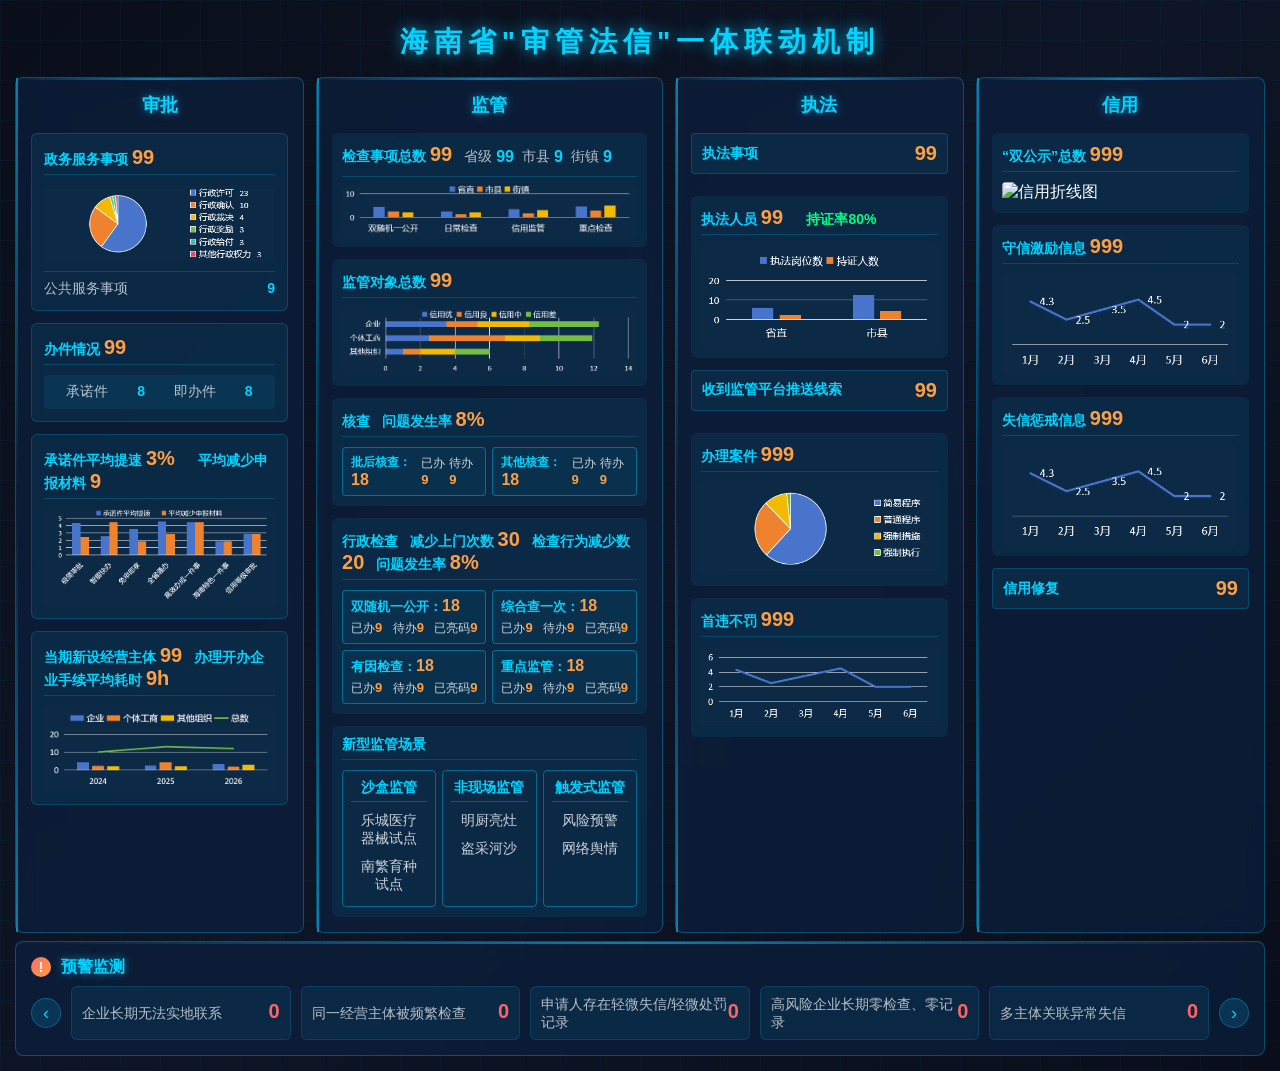
==== index copy.html @ b2502c11 "Update index copy.html" ====
<!DOCTYPE html>
<html lang="zh-CN">
<head>
    <meta charset="UTF-8">
    <meta name="viewport" content="width=device-width, initial-scale=1.0">
    <title>海南省"审管法信"一体联动机制</title>
    <style>
        * {
            margin: 0;
            padding: 0;
            box-sizing: border-box;
        }

        body {
            font-family: 'PingFangSC', 'Microsoft YaHei', sans-serif;
            background: linear-gradient(135deg, #0a0e1a 0%, #0d1526 50%, #0a0e1a 100%);
            min-height: 100vh;
            color: #fff;
            position: relative;
            padding: 15px;
            overflow-x: hidden;
        }

        body::before {
            content: '';
            position: absolute;
            top: 0;
            left: 0;
            right: 0;
            bottom: 0;
            background-image: 
                linear-gradient(rgba(0, 200, 255, 0.03) 1px, transparent 1px),
                linear-gradient(90deg, rgba(0, 200, 255, 0.03) 1px, transparent 1px);
            background-size: 40px 40px;
            pointer-events: none;
            z-index: 0;
        }

        .glow-text {
            text-shadow: 0 0 10px rgba(0, 200, 255, 0.8), 0 0 20px rgba(0, 200, 255, 0.5);
        }

        .card {
            background: rgba(13, 31, 60, 0.75);
            border: 1px solid rgba(0, 200, 255, 0.3);
            border-radius: 8px;
            padding: 15px;
            backdrop-filter: blur(10px);
            position: relative;
            min-height: 420px;
        }

        .card::before {
            content: '';
            position: absolute;
            top: 0;
            left: 0;
            right: 0;
            height: 2px;
            background: linear-gradient(90deg, transparent, rgba(0, 200, 255, 0.6), transparent);
        }

        .card::after {
            content: '';
            position: absolute;
            top: 0;
            left: 0;
            bottom: 0;
            width: 2px;
            background: linear-gradient(180deg, rgba(0, 200, 255, 0.6), transparent, rgba(0, 200, 255, 0.6));
        }

        .page-title {
            text-align: center;
            padding: 8px 0;
            font-size: 28px;
            font-weight: 700;
            letter-spacing: 6px;
            color: #00d4ff;
            text-shadow: 0 0 15px rgba(0, 200, 255, 0.8);
            margin-bottom: 8px;
            position: relative;
            z-index: 1;
        }

        .main-content {
            position: relative;
            z-index: 1;
            display: flex;
            flex-direction: column;
            gap: 8px;
        }

        .main-sections {
            display: grid;
            grid-template-columns: 1fr 1.3fr 1fr 1fr;
            gap: 15px;
        }

        .section-title {
            font-size: 18px;
            font-weight: 600;
            color: #00d4ff;
            text-shadow: 0 0 8px rgba(0, 200, 255, 0.6);
            margin-bottom: 4px;
            text-align: center;
        }

        /* ==================== 审批板块 ==================== */
        .section-approval {
            display: flex;
            flex-direction: column;
            gap: 12px;
        }

        .approval-box {
            background: rgba(0, 200, 255, 0.08);
            border: 1px solid rgba(0, 200, 255, 0.2);
            border-radius: 6px;
            padding: 12px;
        }

        .approval-box-title {
            font-size: 14px;
            color: #00d4ff;
            font-weight: 600;
            margin-bottom: 10px;
            padding-bottom: 5px;
            border-bottom: 1px solid rgba(0, 200, 255, 0.2);
        }

        .chart-image {
            width: 100%;
            border-radius: 4px;
            display: block;
        }

        .approval-service-box {
            display: flex;
            flex-direction: column;
            gap: 8px;
        }

        .service-row {
            display: flex;
            justify-content: space-between;
            align-items: center;
            padding: 6px 8px;
            background: rgba(0, 200, 255, 0.08);
            border-radius: 4px;
        }

        .service-label {
            font-size: 14px;
            color: rgba(255, 255, 255, 0.7);
        }

        .service-num {
            font-size: 14px;
            font-weight: 600;
            color: #00d4ff;
        }

        .approval-badge-grid {
            display: grid;
            grid-template-columns: repeat(2, 1fr);
            gap: 6px;
        }

        .badge-item {
            background: rgba(0, 200, 255, 0.1);
            border: 1px solid rgba(0, 200, 255, 0.2);
            border-radius: 4px;
            padding: 8px;
            text-align: center;
        }

        .badge-num {
            font-size: 16px;
            font-weight: 700;
            color: #00d4ff;
        }

        .badge-label {
            font-size: 14px;
            color: rgba(255, 255, 255, 0.6);
            margin-top: 2px;
        }

        /* ==================== 监管板块 ==================== */
        .section-supervision {
            display: flex;
            flex-direction: column;
            gap: 12px;
        }

        .supervision-header {
            display: flex;
            justify-content: space-between;
            align-items: center;
            padding: 10px;
            background: rgba(0, 200, 255, 0.1);
            border-radius: 6px;
        }

        .supervision-stat {
            text-align: center;
            flex: 1;
        }

        .supervision-stat-num {
            font-size: 18px;
            font-weight: 700;
            color: #00d4ff;
        }

        .supervision-stat-label {
            font-size: 14px;
            color: rgba(255, 255, 255, 0.6);
            margin-top: 2px;
        }

        .supervision-chart-box {
            background: rgba(0, 200, 255, 0.08);
            border-radius: 6px;
            padding: 10px;
        }

        .supervision-chart-title {
            font-size: 14px;
            color: #00d4ff;
            margin-bottom: 8px;
            text-align: center;
        }

        .supervision-scene-box {
            background: rgba(0, 200, 255, 0.08);
            border-radius: 6px;
            padding: 10px;
        }

        .scene-title {
            font-size: 14px;
            color: #00d4ff;
            margin-bottom: 8px;
        }

        .scene-list {
            display: flex;
            flex-direction: column;
            gap: 5px;
        }

        .scene-item {
            font-size: 14px;
            color: rgba(255, 255, 255, 0.8);
            padding: 4px 8px;
            background: rgba(0, 200, 255, 0.08);
            border-radius: 3px;
        }

        /* ==================== 执法板块 ==================== */
        .section-law {
            display: flex;
            flex-direction: column;
            gap: 12px;
        }

        .law-header {
            display: flex;
            gap: 8px;
        }

        .law-stat-box {
            flex: 1;
            background: rgba(0, 200, 255, 0.1);
            border-radius: 6px;
            padding: 10px;
            text-align: center;
        }

        .law-stat-num {
            font-size: 18px;
            font-weight: 700;
            color: #00d4ff;
        }

        .law-stat-label {
            font-size: 14px;
            color: rgba(255, 255, 255, 0.6);
            margin-top: 2px;
        }

        .law-stat-sub {
            font-size: 14px;
            color: #00ff88;
            margin-top: 1px;
        }

        .law-receive-box {
            background: rgba(0, 200, 255, 0.08);
            border-radius: 6px;
            padding: 10px;
        }

        .law-receive-title {
            font-size: 14px;
            color: #00d4ff;
            margin-bottom: 8px;
            text-align: center;
        }

        .law-receive-num {
            font-size: 24px;
            font-weight: 700;
            color: #00d4ff;
            text-align: center;
            margin-bottom: 10px;
        }

        .law-receive-grid {
            display: grid;
            grid-template-columns: repeat(3, 1fr);
            gap: 6px;
        }

        .receive-item {
            background: rgba(0, 200, 255, 0.1);
            border-radius: 4px;
            padding: 8px;
            text-align: center;
        }

        .receive-num {
            font-size: 16px;
            font-weight: 600;
            color: #00d4ff;
        }

        .receive-label {
            font-size: 14px;
            color: rgba(255, 255, 255, 0.6);
        }

        .law-chart-box {
            background: rgba(0, 200, 255, 0.08);
            border-radius: 6px;
            padding: 10px;
        }

        .law-chart-title {
            font-size: 14px;
            color: #00d4ff;
            margin-bottom: 8px;
            text-align: center;
        }

        /* ==================== 信用板块 ==================== */
        .section-credit {
            display: flex;
            flex-direction: column;
            gap: 12px;
        }

        .credit-top-box {
            background: rgba(0, 200, 255, 0.1);
            border-radius: 6px;
            padding: 15px;
            text-align: center;
        }

        .credit-top-num {
            font-size: 28px;
            font-weight: 700;
            color: #00d4ff;
            text-shadow: 0 0 10px rgba(0, 200, 255, 0.6);
        }

        .credit-top-label {
            font-size: 14px;
            color: rgba(255, 255, 255, 0.6);
            margin-top: 3px;
        }

        .credit-info-box {
            background: rgba(0, 200, 255, 0.08);
            border-radius: 6px;
            padding: 10px;
        }

        .credit-info-title {
            font-size: 14px;
            color: #00d4ff;
            margin-bottom: 8px;
            text-align: center;
        }

        .credit-info-text {
            font-size: 14px;
            color: rgba(255, 255, 255, 0.8);
            line-height: 1.5;
            text-align: center;
        }

        .credit-double-box {
            background: rgba(0, 200, 255, 0.08);
            border-radius: 6px;
            padding: 10px;
        }

        .credit-double-title {
            font-size: 14px;
            color: #00d4ff;
            margin-bottom: 8px;
            text-align: center;
        }

        .credit-double-num {
            font-size: 24px;
            font-weight: 700;
            color: #00d4ff;
            text-align: center;
            margin-bottom: 10px;
        }

        .credit-double-chart {
            height: 50px;
            display: flex;
            justify-content: space-around;
            align-items: flex-end;
            padding: 0 10px;
        }

        .double-bar {
            width: 10%;
            background: linear-gradient(180deg, #00d4ff 0%, #0066cc 100%);
            border-radius: 2px 2px 0 0;
        }

        .credit-bottom-grid {
            display: grid;
            grid-template-columns: repeat(2, 1fr);
            gap: 8px;
        }

        .credit-bottom-box {
            background: rgba(0, 200, 255, 0.1);
            border-radius: 6px;
            padding: 12px;
            text-align: center;
        }

        .credit-bottom-num {
            font-size: 18px;
            font-weight: 700;
            color: #00d4ff;
        }

        .credit-bottom-label {
            font-size: 14px;
            color: rgba(255, 255, 255, 0.6);
            margin-top: 2px;
        }

        /* ==================== 预警监测区域 ==================== */
        .warning-section {
            background: rgba(13, 31, 60, 0.75);
            border: 1px solid rgba(0, 200, 255, 0.3);
            border-radius: 8px;
            padding: 15px;
            backdrop-filter: blur(10px);
            position: relative;
        }

        .warning-section::before {
            content: '';
            position: absolute;
            top: 0;
            left: 0;
            right: 0;
            height: 2px;
            background: linear-gradient(90deg, transparent, rgba(0, 200, 255, 0.6), transparent);
        }

        .warning-header {
            display: flex;
            align-items: center;
            gap: 10px;
            margin-bottom: 8px;
        }

        .warning-icon {
            width: 20px;
            height: 20px;
            background: linear-gradient(135deg, #ff6b6b, #ff9f43);
            border-radius: 50%;
            display: flex;
            align-items: center;
            justify-content: center;
            color: #fff;
            font-size: 14px;
            font-weight: bold;
        }

        .warning-title {
            font-size: 16px;
            font-weight: 600;
            color: #00d4ff;
            text-shadow: 0 0 8px rgba(0, 200, 255, 0.6);
        }

        .warning-container {
            display: flex;
            align-items: center;
            gap: 10px;
        }

        .warning-arrow {
            width: 30px;
            height: 30px;
            background: rgba(0, 200, 255, 0.15);
            border: 1px solid rgba(0, 200, 255, 0.3);
            border-radius: 50%;
            display: flex;
            align-items: center;
            justify-content: center;
            color: #00d4ff;
            font-size: 18px;
            cursor: pointer;
            transition: all 0.3s ease;
        }

        .warning-arrow:hover {
            background: rgba(0, 200, 255, 0.3);
            box-shadow: 0 0 10px rgba(0, 200, 255, 0.5);
        }

        .warning-scroll {
            flex: 1;
            overflow: hidden;
        }

        .warning-grid {
            display: grid;
            grid-template-columns: repeat(5, 1fr);
            gap: 10px;
        }

        .warning-item {
            background: rgba(0, 200, 255, 0.08);
            border: 1px solid rgba(0, 200, 255, 0.15);
            border-radius: 6px;
            padding: 8px 10px;
            display: flex;
            justify-content: space-between;
            align-items: center;
            transition: all 0.3s ease;
        }

        .warning-item:hover {
            background: rgba(0, 200, 255, 0.15);
            border-color: rgba(0, 200, 255, 0.3);
        }

        .warning-num {
            font-size: 20px;
            font-weight: 700;
            color: #ff6464;
            margin-bottom: 4px;
        }

        .warning-label {
            font-size: 14px;
            color: rgba(255, 255, 255, 0.7);
            line-height: 1.3;
        }

        @media (max-width: 1400px) {
            .main-sections {
                grid-template-columns: 1fr 1.2fr 1fr 1fr;
                gap: 12px;
            }
            
            .card {
                min-height: 380px;
            }
        }
    </style>
</head>
<body>
    <div class="page-title glow-text">海南省"审管法信"一体联动机制</div>

    <div class="main-content">
        <div class="main-sections">
            <!-- 审批板块 -->
            <div class="card section-approval">
                <div class="section-title" style="cursor: pointer;" onclick="showApprovalModal()">审批</div>
                
                <div class="approval-box">
                    <div class="approval-box-title">政务服务事项 <span style="font-size: 20px; font-weight: 700; color: #ff9f43;">99</span></div>
                    <img src="图表/审批-饼图.png" alt="审批饼图" class="chart-image">
                    <div style="display: flex; justify-content: space-between; margin-top: 8px; padding-top: 8px; border-top: 1px solid rgba(0, 200, 255, 0.2);">
                        <span style="font-size: 14px; color: rgba(255,255,255,0.7);">公共服务事项</span>
                        <span style="font-size: 14px; font-weight: 600; color: #00d4ff;">9</span>
                    </div>
                </div>

                <div class="approval-box">
                    <div class="approval-box-title">办件情况 <span style="font-size: 20px; font-weight: 700; color: #ff9f43;">99</span></div>
                    <div style="display: flex; justify-content: space-around; padding: 8px; background: rgba(0, 200, 255, 0.08); border-radius: 4px;">
                        <span style="font-size: 14px; color: rgba(255,255,255,0.7);">承诺件</span>
                        <span style="font-size: 14px; font-weight: 600; color: #00d4ff;">8</span>
                        <span style="font-size: 14px; color: rgba(255,255,255,0.7);">即办件</span>
                        <span style="font-size: 14px; font-weight: 600; color: #00d4ff;">8</span>
                    </div>
                </div>

                <div class="approval-box">
                    <div class="approval-box-title">承诺件平均提速 <span style="font-size: 20px; font-weight: 700; color: #ff9f43;">3%</span>&nbsp;&nbsp;&nbsp;&nbsp;&nbsp;&nbsp;平均减少申报材料 <span style="font-size: 20px; font-weight: 700; color: #ff9f43;">9</span></div>
                    <img src="图表/审批-提速柱+折线.png" alt="审批提速图表" class="chart-image">
                </div>

                <div class="approval-box">
                    <div class="approval-box-title">当期新设经营主体 <span style="font-size: 20px; font-weight: 700; color: #ff9f43;">99</span>&nbsp;&nbsp;&nbsp;办理开办企业手续平均耗时 <span style="font-size: 20px; font-weight: 700; color: #ff9f43;">9h</span></div>
                    <img src="图表/审批-对象柱子+线.png" alt="审批对象图表" class="chart-image">
                </div>
            </div>

            <!-- 监管板块 -->
            <div class="card section-supervision">
                <div class="section-title" style="cursor: pointer;" onclick="window.open('index.html', '_blank')">监管</div>
                
                <div class="supervision-chart-box">
                    <div style="display: flex; align-items: center; gap: 12px; margin-bottom: 8px; padding-bottom: 5px; border-bottom: 1px solid rgba(0, 200, 255, 0.2);">
                        <div class="approval-box-title" style="margin-bottom: 0; border-bottom: none;">检查事项总数 <span style="font-size: 20px; font-weight: 700; color: #ff9f43;">99</span></div>
                        <div style="display: flex; gap: 8px;">
                            <div style="display: flex; align-items: center; gap: 4px;">
                                <span style="font-size: 14px; color: rgba(255,255,255,0.7);">省级</span>
                                <span style="font-size: 16px; font-weight: 700; color: #00d4ff;">99</span>
                            </div>
                            <div style="display: flex; align-items: center; gap: 4px;">
                                <span style="font-size: 14px; color: rgba(255,255,255,0.7);">市县</span>
                                <span style="font-size: 16px; font-weight: 700; color: #00d4ff;">9</span>
                            </div>
                            <div style="display: flex; align-items: center; gap: 4px;">
                                <span style="font-size: 14px; color: rgba(255,255,255,0.7);">街镇</span>
                                <span style="font-size: 16px; font-weight: 700; color: #00d4ff;">9</span>
                            </div>
                        </div>
                    </div>
                    <img src="图表/监管-事项柱.png" alt="监管事项图表" class="chart-image">
                </div>

                <div class="supervision-chart-box">
                    <div class="approval-box-title">监管对象总数 <span style="font-size: 20px; font-weight: 700; color: #ff9f43;">99</span></div>
                    <img src="图表/监管-对象信用.png" alt="监管对象图表" class="chart-image">
                </div>

                <!-- 核查行为 -->
                <div class="supervision-chart-box">
                    <div class="approval-box-title">核查&nbsp;&nbsp;&nbsp;问题发生率 <span style="font-size: 20px; font-weight: 700; color: #ff9f43;">8%</span></div>
                    <div style="display: grid; grid-template-columns: 1fr 1fr; gap: 6px;">
                        <!-- 批后核查 -->
                        <div style="border: 1px solid rgba(0, 200, 255, 0.4); border-radius: 4px; padding: 6px 8px; background: rgba(0, 200, 255, 0.05);">
                            <div style="display: flex; justify-content: space-between; align-items: center; font-size: 12px;">
                                <span style="font-weight: 600; color: #00d4ff;">批后核查：<span style="font-size: 16px; font-weight: 700; color: #ff9f43;">18</span></span>
                                <span style="color: rgba(255,255,255,0.8);">已办<span style="font-size: 13px; font-weight: 700; color: #ff9f43;">9</span></span>
                                <span style="color: rgba(255,255,255,0.8);">待办<span style="font-size: 13px; font-weight: 700; color: #ff9f43;">9</span></span>
                            </div>
                        </div>
                        <!-- 其他核查 -->
                        <div style="border: 1px solid rgba(0, 200, 255, 0.4); border-radius: 4px; padding: 6px 8px; background: rgba(0, 200, 255, 0.05);">
                            <div style="display: flex; justify-content: space-between; align-items: center; font-size: 12px;">
                                <span style="font-weight: 600; color: #00d4ff;">其他核查：<span style="font-size: 16px; font-weight: 700; color: #ff9f43;">18</span></span>
                                <span style="color: rgba(255,255,255,0.8);">已办<span style="font-size: 13px; font-weight: 700; color: #ff9f43;">9</span></span>
                                <span style="color: rgba(255,255,255,0.8);">待办<span style="font-size: 13px; font-weight: 700; color: #ff9f43;">9</span></span>
                            </div>
                        </div>
                    </div>
                </div>

                <div class="supervision-chart-box">
                    <div class="approval-box-title">行政检查&nbsp;&nbsp;&nbsp;减少上门次数 <span style="font-size: 20px; font-weight: 700; color: #ff9f43;">30</span>&nbsp;&nbsp;&nbsp;检查行为减少数 <span style="font-size: 20px; font-weight: 700; color: #ff9f43;">20</span>&nbsp;&nbsp;&nbsp;问题发生率 <span style="font-size: 20px; font-weight: 700; color: #ff9f43;">8%</span></div>
                    <div style="display: grid; grid-template-columns: 1fr 1fr; gap: 6px;">
                        <!-- 双随机一公开 -->
                        <div style="border: 1px solid rgba(0, 200, 255, 0.4); border-radius: 4px; padding: 6px 8px; background: rgba(0, 200, 255, 0.05);">
                            <div style="font-size: 13px; font-weight: 600; color: #00d4ff; margin-bottom: 4px;">双随机一公开：<span style="font-size: 16px; font-weight: 700; color: #ff9f43;">18</span></div>
                            <div style="display: flex; justify-content: space-between; gap: 8px; font-size: 12px; color: rgba(255,255,255,0.8);">
                                <span>已办<span style="font-size: 13px; font-weight: 700; color: #ff9f43;">9</span></span>
                                <span>待办<span style="font-size: 13px; font-weight: 700; color: #ff9f43;">9</span></span>
                                <span>已亮码<span style="font-size: 13px; font-weight: 700; color: #ff9f43;">9</span></span>
                            </div>
                        </div>
                        <!-- 综合查一次 -->
                        <div style="border: 1px solid rgba(0, 200, 255, 0.4); border-radius: 4px; padding: 6px 8px; background: rgba(0, 200, 255, 0.05);">
                            <div style="font-size: 13px; font-weight: 600; color: #00d4ff; margin-bottom: 4px;">综合查一次：<span style="font-size: 16px; font-weight: 700; color: #ff9f43;">18</span></div>
                            <div style="display: flex; justify-content: space-between; gap: 8px; font-size: 12px; color: rgba(255,255,255,0.8);">
                                <span>已办<span style="font-size: 13px; font-weight: 700; color: #ff9f43;">9</span></span>
                                <span>待办<span style="font-size: 13px; font-weight: 700; color: #ff9f43;">9</span></span>
                                <span>已亮码<span style="font-size: 13px; font-weight: 700; color: #ff9f43;">9</span></span>
                            </div>
                        </div>
                        <!-- 有因检查 -->
                        <div style="border: 1px solid rgba(0, 200, 255, 0.4); border-radius: 4px; padding: 6px 8px; background: rgba(0, 200, 255, 0.05);">
                            <div style="font-size: 13px; font-weight: 600; color: #00d4ff; margin-bottom: 4px;">有因检查：<span style="font-size: 16px; font-weight: 700; color: #ff9f43;">18</span></div>
                            <div style="display: flex; justify-content: space-between; gap: 8px; font-size: 12px; color: rgba(255,255,255,0.8);">
                                <span>已办<span style="font-size: 13px; font-weight: 700; color: #ff9f43;">9</span></span>
                                <span>待办<span style="font-size: 13px; font-weight: 700; color: #ff9f43;">9</span></span>
                                <span>已亮码<span style="font-size: 13px; font-weight: 700; color: #ff9f43;">9</span></span>
                            </div>
                        </div>
                        <!-- 重点监管 -->
                        <div style="border: 1px solid rgba(0, 200, 255, 0.4); border-radius: 4px; padding: 6px 8px; background: rgba(0, 200, 255, 0.05);">
                            <div style="font-size: 13px; font-weight: 600; color: #00d4ff; margin-bottom: 4px;">重点监管：<span style="font-size: 16px; font-weight: 700; color: #ff9f43;">18</span></div>
                            <div style="display: flex; justify-content: space-between; gap: 8px; font-size: 12px; color: rgba(255,255,255,0.8);">
                                <span>已办<span style="font-size: 13px; font-weight: 700; color: #ff9f43;">9</span></span>
                                <span>待办<span style="font-size: 13px; font-weight: 700; color: #ff9f43;">9</span></span>
                                <span>已亮码<span style="font-size: 13px; font-weight: 700; color: #ff9f43;">9</span></span>
                            </div>
                        </div>
                    </div>
                </div>

                <div class="supervision-scene-box">
                    <div class="approval-box-title" style="cursor: pointer;" onclick="showSupervisionModal()">新型监管场景</div>
                    <div style="display: flex; justify-content: space-between; gap: 6px;">
                        <div style="flex: 1; border: 1px solid rgba(0, 200, 255, 0.4); border-radius: 4px; padding: 8px; text-align: center;">
                            <div style="font-size: 14px; font-weight: 600; color: #00d4ff; margin-bottom: 6px; border-bottom: 1px solid rgba(0, 200, 255, 0.3); padding-bottom: 4px; cursor: pointer;" onclick="showSandboxModal()">沙盒监管</div>
                            <div style="font-size: 14px; color: rgba(255,255,255,0.8); cursor: pointer; padding: 4px; border-radius: 3px; transition: all 0.3s; margin-bottom: 2px;" onclick="alert('乐城医疗器械试点')" onmouseover="this.style.background='rgba(0,200,255,0.2)'" onmouseout="this.style.background='transparent'">乐城医疗器械试点</div>
                            <div style="font-size: 14px; color: rgba(255,255,255,0.8); cursor: pointer; padding: 4px; border-radius: 3px; transition: all 0.3s;" onclick="alert('南繁育种试点')" onmouseover="this.style.background='rgba(0,200,255,0.2)'" onmouseout="this.style.background='transparent'">南繁育种试点</div>
                        </div>
                        <div style="flex: 1; border: 1px solid rgba(0, 200, 255, 0.4); border-radius: 4px; padding: 8px; text-align: center;">
                            <div style="font-size: 14px; font-weight: 600; color: #00d4ff; margin-bottom: 6px; border-bottom: 1px solid rgba(0, 200, 255, 0.3); padding-bottom: 4px; cursor: pointer;" onclick="showVideoModal()">非现场监管</div>
                            <div style="font-size: 14px; color: rgba(255,255,255,0.8); cursor: pointer; padding: 4px; border-radius: 3px; transition: all 0.3s; margin-bottom: 2px;" onclick="showKitchenModal()" onmouseover="this.style.background='rgba(0,200,255,0.2)'" onmouseout="this.style.background='transparent'">明厨亮灶</div>
                            <div style="font-size: 14px; color: rgba(255,255,255,0.8); cursor: pointer; padding: 4px; border-radius: 3px; transition: all 0.3s;" onclick="showRoadModal()" onmouseover="this.style.background='rgba(0,200,255,0.2)'" onmouseout="this.style.background='transparent'">盗采河沙</div>
                        </div>
                        <div style="flex: 1; border: 1px solid rgba(0, 200, 255, 0.4); border-radius: 4px; padding: 8px; text-align: center;">
                            <div style="font-size: 14px; font-weight: 600; color: #00d4ff; margin-bottom: 6px; border-bottom: 1px solid rgba(0, 200, 255, 0.3); padding-bottom: 4px;">触发式监管</div>
                            <div style="font-size: 14px; color: rgba(255,255,255,0.8); cursor: pointer; padding: 4px; border-radius: 3px; transition: all 0.3s; margin-bottom: 2px;" onclick="alert('风险预警')" onmouseover="this.style.background='rgba(0,200,255,0.2)'" onmouseout="this.style.background='transparent'">风险预警</div>
                            <div style="font-size: 14px; color: rgba(255,255,255,0.8); cursor: pointer; padding: 4px; border-radius: 3px; transition: all 0.3s;" onclick="alert('网络舆情')" onmouseover="this.style.background='rgba(0,200,255,0.2)'" onmouseout="this.style.background='transparent'">网络舆情</div>
                        </div>
                    </div>
                </div>
            </div>

            <!-- 执法板块 -->
            <div class="card section-law">
                <div class="section-title" style="cursor: pointer;" onclick="showLawModal()">执法</div>
                
                <div style="display: flex; justify-content: space-between; align-items: center; padding: 8px 10px; background: rgba(0, 200, 255, 0.08); border: 1px solid rgba(0, 200, 255, 0.2); border-radius: 4px; margin-bottom: 10px;">
                    <span style="font-size: 14px; font-weight: 600; color: #00d4ff;">执法事项</span>
                    <span style="font-size: 20px; font-weight: 700; color: #ff9f43;">99</span>
                </div>

                <div class="law-chart-box">
                    <div class="approval-box-title">执法人员 <span style="font-size: 20px; font-weight: 700; color: #ff9f43;">99</span>&nbsp;&nbsp;&nbsp;&nbsp;&nbsp;&nbsp;<span style="color:#00ff88">持证率80%</span></div>
                    <img src="图表/执法-人员.png" alt="执法人员图表" class="chart-image">
                </div>

                <div style="display: flex; justify-content: space-between; align-items: center; padding: 8px 10px; background: rgba(0, 200, 255, 0.08); border: 1px solid rgba(0, 200, 255, 0.2); border-radius: 4px; margin-bottom: 10px;">
                    <span style="font-size: 14px; font-weight: 600; color: #00d4ff;">收到监管平台推送线索</span>
                    <span style="font-size: 20px; font-weight: 700; color: #ff9f43;">99</span>
                </div>

                <div class="law-chart-box">
                    <div class="approval-box-title">办理案件 <span style="font-size: 20px; font-weight: 700; color: #ff9f43;">999</span></div>
                    <img src="图表/执法-案件.png" alt="执法案件图表" class="chart-image">
                </div>

                <div class="law-chart-box">
                    <div class="approval-box-title">首违不罚 <span style="font-size: 20px; font-weight: 700; color: #ff9f43;">999</span></div>
                    <img src="图表/执法-首违不罚折线.png" alt="首违不罚图表" class="chart-image">
                </div>
            </div>

            <!-- 信用板块 -->
            <div class="card section-credit">
                <div class="section-title" style="cursor: pointer;" onclick="showCreditModal()">信用</div>
                
                <div class="credit-info-box">
                    <div class="approval-box-title">“双公示”总数 <span style="font-size: 20px; font-weight: 700; color: #ff9f43;">999</span></div>
                    <img src="图表/信用-折线3.png" alt="信用折线图" class="chart-image">
                </div>

                <!-- <div style="display: flex; justify-content: space-between; align-items: center; padding: 8px 10px; background: rgba(0, 200, 255, 0.08); border: 1px solid rgba(0, 200, 255, 0.2); border-radius: 4px; margin-bottom: 10px;">
                    <span style="font-size: 14px; font-weight: 600; color: #00d4ff;">国家最新一期我省综合公共信用评价等级为A级的企业数量</span>
                    <span style="font-size: 20px; font-weight: 700; color: #ff9f43;">99</span>
                </div>
                <div style="display: flex; justify-content: space-between; align-items: center; padding: 8px 10px; background: rgba(0, 200, 255, 0.08); border: 1px solid rgba(0, 200, 255, 0.2); border-radius: 4px; margin-bottom: 10px;">
                    <span style="font-size: 14px; font-weight: 600; color: #00d4ff;">我省红橙蓝等级审批，红色等级包含个人数量</span>
                    <span style="font-size: 20px; font-weight: 700; color: #ff9f43;">99</span>
                </div> -->

                <div class="credit-info-box">
                    <div class="approval-box-title">守信激励信息 <span style="font-size: 20px; font-weight: 700; color: #ff9f43;">999</span></div>
                    <img src="图表/信用-折线.png" alt="信用折线图" class="chart-image">
                </div>

                 <div class="credit-info-box">
                    <div class="approval-box-title">失信惩戒信息 <span style="font-size: 20px; font-weight: 700; color: #ff9f43;">999</span></div>
                    <img src="图表/信用-折线.png" alt="信用折线图" class="chart-image">
                </div>

                <div style="display: flex; justify-content: space-between; align-items: center; padding: 8px 10px; background: rgba(0, 200, 255, 0.08); border: 1px solid rgba(0, 200, 255, 0.2); border-radius: 4px; margin-bottom: 10px;">
                    <span style="font-size: 14px; font-weight: 600; color: #00d4ff;">信用修复</span>
                    <span style="font-size: 20px; font-weight: 700; color: #ff9f43;">99</span>
                </div>
                <!-- <div style="display: flex; justify-content: space-between; align-items: center; padding: 8px 10px; background: rgba(0, 200, 255, 0.08); border: 1px solid rgba(0, 200, 255, 0.2); border-radius: 4px; margin-bottom: 10px;">
                    <span style="font-size: 14px; font-weight: 600; color: #00d4ff;">三书同达</span>
                    <span style="font-size: 20px; font-weight: 700; color: #ff9f43;">99</span>
                </div>
                <div style="display: flex; justify-content: space-between; align-items: center; padding: 8px 10px; background: rgba(0, 200, 255, 0.08); border: 1px solid rgba(0, 200, 255, 0.2); border-radius: 4px;">
                    <span style="font-size: 14px; font-weight: 600; color: #00d4ff;">信用应用场景</span>
                    <span style="font-size: 20px; font-weight: 700; color: #ff9f43;">99</span>
                </div> -->
            </div>
        </div>

        <!-- 预警监测区域 -->
        <div class="warning-section">
            <div class="warning-header">
                <div class="warning-icon">!</div>
                <div class="warning-title">预警监测</div>
            </div>
            <div class="warning-container">
                <div class="warning-arrow warning-prev" onclick="prevWarning()">‹</div>
                <div class="warning-scroll">
                    <div class="warning-grid">
                        <div class="warning-item">
                            <span class="warning-label">企业长期无法实地联系</span>
                            <span class="warning-num">0</span>
                        </div>
                        <div class="warning-item">
                            <span class="warning-label">同一经营主体被频繁检查</span>
                            <span class="warning-num">0</span>
                        </div>
                        <div class="warning-item">
                            <span class="warning-label">申请人存在轻微失信/轻微处罚记录</span>
                            <span class="warning-num">0</span>
                        </div>
                        <div class="warning-item">
                            <span class="warning-label">高风险企业长期零检查、零记录</span>
                            <span class="warning-num">0</span>
                        </div>
                        <div class="warning-item">
                            <span class="warning-label">多主体关联异常失信</span>
                            <span class="warning-num">0</span>
                        </div>
                    </div>
                </div>
                <div class="warning-arrow warning-next" onclick="nextWarning()">›</div>
            </div>
        </div>
    </div>

    <script>
        // 动态数字动画
        function animateValue(el, start, end, duration) {
            let startTimestamp = null;
            
            const step = (timestamp) => {
                if (!startTimestamp) startTimestamp = timestamp;
                const progress = Math.min((timestamp - startTimestamp) / duration, 1);
                const current = Math.floor(progress * (end - start) + start);
                el.textContent = current;
                
                if (progress < 1) {
                    window.requestAnimationFrame(step);
                }
            };
            
            window.requestAnimationFrame(step);
        }

        window.addEventListener('load', () => {
            document.querySelectorAll('.supervision-stat-num, .law-stat-num, .law-receive-num, .receive-num, .credit-top-num, .credit-bottom-num, .warning-num').forEach(el => {
                const num = parseInt(el.textContent);
                if (!isNaN(num)) {
                    const originalText = el.textContent;
                    el.textContent = '0';
                    animateValue(el, 0, num, 2000);
                }
            });
        });

        // 预警监测滚动切换
        let currentPage = 0;
        const pageSize = 5;
        const totalItems = document.querySelectorAll('.warning-item').length;
        
        function prevWarning() {
            if (currentPage > 0) {
                currentPage--;
                updateWarningDisplay();
            }
        }
        
        function nextWarning() {
            if ((currentPage + 1) * pageSize < totalItems) {
                currentPage++;
                updateWarningDisplay();
            }
        }
        
        function updateWarningDisplay() {
            const items = document.querySelectorAll('.warning-item');
            items.forEach((item, index) => {
                const start = currentPage * pageSize;
                const end = start + pageSize;
                item.style.display = (index >= start && index < end) ? 'flex' : 'none';
            });
        }

        // 审批弹窗
        function showApprovalModal() {
            document.getElementById('approval-modal').style.display = 'flex';
        }

        // 执法弹窗
        function showLawModal() {
            document.getElementById('law-modal').style.display = 'flex';
        }

        // 信用弹窗
        function showCreditModal() {
            document.getElementById('credit-modal').style.display = 'flex';
        }

        // 视频弹窗
        function showVideoModal() {
            document.getElementById('video-modal').style.display = 'flex';
            document.getElementById('video-player').play();
        }

        // 关闭视频弹窗
        function closeVideoModal() {
            document.getElementById('video-modal').style.display = 'none';
            document.getElementById('video-player').pause();
            document.getElementById('video-player').currentTime = 0;
        }

        // 选择监管类型
        function selectVideoType(element, type) {
            // 重置所有监管类型选项的背景
            const typeOptions = element.parentElement.querySelectorAll('div[onclick^="selectVideoType"]');
            typeOptions.forEach(opt => {
                opt.style.background = 'transparent';
            });
            // 设置当前选中项的背景
            element.style.background = 'rgba(0, 200, 255, 0.2)';
            // 更新显示的当前监控类型
            document.getElementById('current-video-type').textContent = type;
        }

        // 选择区划
        function selectArea(element, area) {
            // 重置所有区划选项的背景
            const areaOptions = element.parentElement.querySelectorAll('div[onclick^="selectArea"]');
            areaOptions.forEach(opt => {
                opt.style.background = 'transparent';
            });
            // 设置当前选中项的背景
            element.style.background = 'rgba(0, 200, 255, 0.2)';
            // 更新显示的当前区域
            document.getElementById('current-area').textContent = area;
        }

        // 监管模式弹窗
        function showSupervisionModal() {
            document.getElementById('supervision-modal').style.display = 'flex';
        }

        // 沙盒监管弹窗
        function showSandboxModal() {
            document.getElementById('sandbox-modal').style.display = 'flex';
        }

        // 明厨亮灶监控弹窗
        function showKitchenModal() {
            document.getElementById('kitchen-modal').style.display = 'flex';
        }

        // 盗采河沙监控弹窗
        function showRoadModal() {
            document.getElementById('road-modal').style.display = 'flex';
        }

        // 关闭弹窗
        function closeModal(modalId) {
            document.getElementById(modalId).style.display = 'none';
        }

        // 切换监控画面
        function switchCamera(modalId, cameraName) {
            const modal = document.getElementById(modalId);
            const img = modal.querySelector('.modal-image');
            const title = modal.querySelector('.camera-title');
            
            if (modalId === 'kitchen-modal') {
                if (cameraName === 'camera1') {
                    img.src = '新型监管-明厨亮灶.png';
                    title.textContent = '后厨A区 - 当前监控';
                } else if (cameraName === 'camera2') {
                    img.src = '新型监管-明厨亮灶.png';
                    title.textContent = '后厨B区 - 当前监控';
                } else if (cameraName === 'camera3') {
                    img.src = '新型监管-明厨亮灶.png';
                    title.textContent = '备餐区 - 当前监控';
                }
            } else if (modalId === 'road-modal') {
                if (cameraName === 'camera1') {
                    img.src = '新型监管-盗采河沙.png';
                    title.textContent = '主干道A段 - 当前监控';
                } else if (cameraName === 'camera2') {
                    img.src = '新型监管-盗采河沙.png';
                    title.textContent = '主干道B段 - 当前监控';
                } else if (cameraName === 'camera3') {
                    img.src = '新型监管-盗采河沙.png';
                    title.textContent = '施工区域 - 当前监控';
                }
            }
        }
    </script>

    <!-- 审批弹窗 -->
    <div id="approval-modal" class="modal-overlay" style="display: none;">
        <div class="modal-content">
            <div class="modal-header">
                <span class="modal-title">海易办</span>
                <button class="modal-close" onclick="closeModal('approval-modal')">×</button>
            </div>
            <div class="modal-body">
                <img src="首屏-海易办.png" alt="海易办" class="modal-image-full">
            </div>
        </div>
    </div>

    <!-- 执法弹窗 -->
    <div id="law-modal" class="modal-overlay" style="display: none;">
        <div class="modal-content">
            <div class="modal-header">
                <span class="modal-title">执法平台</span>
                <button class="modal-close" onclick="closeModal('law-modal')">×</button>
            </div>
            <div class="modal-body">
                <img src="首屏-执法平台.png" alt="执法平台" class="modal-image-full">
            </div>
        </div>
    </div>

    <!-- 信用弹窗 -->
    <div id="credit-modal" class="modal-overlay" style="display: none;">
        <div class="modal-content">
            <div class="modal-header">
                <span class="modal-title">信用海南</span>
                <button class="modal-close" onclick="closeModal('credit-modal')">×</button>
            </div>
            <div class="modal-body">
                <img src="首屏-信用海南.png" alt="信用海南" class="modal-image-full">
            </div>
        </div>
    </div>

    <!-- 视频弹窗 -->
    <div id="video-modal" class="modal-overlay" style="display: none;">
        <div class="modal-content video-modal">
            <div class="modal-header">
                <span class="modal-title">非现场监管</span>
                <button class="modal-close" onclick="closeVideoModal()">×</button>
            </div>
            <div class="modal-body" style="display: flex; gap: 15px;">
                <!-- 左侧选项栏 -->
                <div style="width: 180px; display: flex; flex-direction: column; gap: 8px;">
                    <!-- 监管类型选项 -->
                    <div style="border: 1px solid rgba(0, 200, 255, 0.3); border-radius: 4px; padding: 8px; background: rgba(0, 200, 255, 0.05);">
                        <div style="font-size: 14px; font-weight: 600; color: #00d4ff; margin-bottom: 6px; padding-bottom: 4px; border-bottom: 1px solid rgba(0, 200, 255, 0.2);">监管类型</div>
                        <div style="display: flex; flex-direction: column; gap: 4px;">
                            <div style="font-size: 13px; color: rgba(255,255,255,0.8); cursor: pointer; padding: 6px 8px; border-radius: 3px; transition: all 0.3s;" onclick="selectVideoType(this, '明厨亮灶')" onmouseover="this.style.background='rgba(0,200,255,0.2)'" onmouseout="this.style.background='transparent'">明厨亮灶</div>
                            <div style="font-size: 13px; color: rgba(255,255,255,0.8); cursor: pointer; padding: 6px 8px; border-radius: 3px; transition: all 0.3s;" onclick="selectVideoType(this, '盗采河沙')" onmouseover="this.style.background='rgba(0,200,255,0.2)'" onmouseout="this.style.background='transparent'">盗采河沙</div>
                            <div style="font-size: 13px; color: rgba(255,255,255,0.8); cursor: pointer; padding: 6px 8px; border-radius: 3px; background: rgba(0, 200, 255, 0.2); transition: all 0.3s;" onclick="selectVideoType(this, '临街摆摊')">临街摆摊</div>
                            <div style="font-size: 13px; color: rgba(255,255,255,0.8); cursor: pointer; padding: 6px 8px; border-radius: 3px; transition: all 0.3s;" onclick="selectVideoType(this, '违规停车')" onmouseover="this.style.background='rgba(0,200,255,0.2)'" onmouseout="this.style.background='transparent'">违规停车</div>
                        </div>
                    </div>
                    <!-- 区划筛选 -->
                    <div style="border: 1px solid rgba(0, 200, 255, 0.3); border-radius: 4px; padding: 8px; background: rgba(0, 200, 255, 0.05);">
                        <div style="font-size: 14px; font-weight: 600; color: #00d4ff; margin-bottom: 6px; padding-bottom: 4px; border-bottom: 1px solid rgba(0, 200, 255, 0.2);">区划筛选</div>
                        <div style="display: flex; flex-direction: column; gap: 4px;">
                            <div style="font-size: 13px; color: rgba(255,255,255,0.8); cursor: pointer; padding: 6px 8px; border-radius: 3px; background: rgba(0, 200, 255, 0.2); transition: all 0.3s;" onclick="selectArea(this, '全部')">全部</div>
                            <div style="font-size: 13px; color: rgba(255,255,255,0.8); cursor: pointer; padding: 6px 8px; border-radius: 3px; transition: all 0.3s;" onclick="selectArea(this, '海口市')" onmouseover="this.style.background='rgba(0,200,255,0.2)'" onmouseout="this.style.background='transparent'">海口市</div>
                            <div style="font-size: 13px; color: rgba(255,255,255,0.8); cursor: pointer; padding: 6px 8px; border-radius: 3px; transition: all 0.3s;" onclick="selectArea(this, '三亚市')" onmouseover="this.style.background='rgba(0,200,255,0.2)'" onmouseout="this.style.background='transparent'">三亚市</div>
                            <div style="font-size: 13px; color: rgba(255,255,255,0.8); cursor: pointer; padding: 6px 8px; border-radius: 3px; transition: all 0.3s;" onclick="selectArea(this, '儋州市')" onmouseover="this.style.background='rgba(0,200,255,0.2)'" onmouseout="this.style.background='transparent'">儋州市</div>
                        </div>
                    </div>
                </div>
                <!-- 右侧视频区域 -->
                <div style="flex: 1; display: flex; flex-direction: column;">
                    <div style="margin-bottom: 8px; padding: 6px 10px; background: rgba(0, 200, 255, 0.1); border-radius: 4px; border: 1px solid rgba(0, 200, 255, 0.3);">
                        <span style="font-size: 14px; color: rgba(255,255,255,0.9);">当前监控：</span>
                        <span id="current-video-type" style="font-size: 14px; font-weight: 600; color: #00d4ff;">临街摆摊</span>
                        <span style="font-size: 14px; color: rgba(255,255,255,0.9); margin-left: 15px;">区域：</span>
                        <span id="current-area" style="font-size: 14px; font-weight: 600; color: #00d4ff;">全部</span>
                    </div>
                    <video id="video-player" class="modal-video" controls autoplay>
                        <source src="非现场监管.mp4" type="video/mp4">
                        您的浏览器不支持视频播放。
                    </video>
                </div>
            </div>
        </div>
    </div>

    <!-- 监管模式弹窗 -->
    <div id="supervision-modal" class="modal-overlay" style="display: none;">
        <div class="modal-content" style="max-width: 95vw !important; width: 95vw !important; max-height: 95vh !important; height: 95vh !important;">
            <div class="modal-header">
                <span class="modal-title">监管模式</span>
                <button class="modal-close" onclick="closeModal('supervision-modal')">×</button>
            </div>
            <div class="modal-body scrollable-body" style="height: calc(95vh - 80px);">
                <div class="scroll-container">
                    <img src="新型监管-监管模式.png" alt="监管模式" class="modal-image-long">
                </div>
            </div>
        </div>
    </div>

    <!-- 沙盒监管弹窗 -->
    <div id="sandbox-modal" class="modal-overlay" style="display: none;">
        <div class="modal-content sandbox-modal">
            <div class="modal-header">
                <span class="modal-title">沙盒监管</span>
                <button class="modal-close" onclick="closeModal('sandbox-modal')">×</button>
            </div>
            <div class="modal-body">
                <img src="新型监管-沙盒监管.png" alt="沙盒监管" class="modal-image">
            </div>
        </div>
    </div>

    <!-- 明厨亮灶监控弹窗 -->
    <div id="kitchen-modal" class="modal-overlay" style="display: none;">
        <div class="modal-content kitchen-modal">
            <div class="modal-header">
                <span class="modal-title">明厨亮灶 - 后厨监控</span>
                <button class="modal-close" onclick="closeModal('kitchen-modal')">×</button>
            </div>
            <div class="modal-body">
                <div class="camera-controls">
                    <button class="camera-btn active" onclick="switchCamera('kitchen-modal', 'camera1')">后厨A区</button>
                    <button class="camera-btn" onclick="switchCamera('kitchen-modal', 'camera2')">后厨B区</button>
                    <button class="camera-btn" onclick="switchCamera('kitchen-modal', 'camera3')">备餐区</button>
                </div>
                <div class="camera-title">后厨A区 - 当前监控</div>
                <div class="live-badge">● LIVE</div>
                <img src="新型监管-明厨亮灶.png" alt="明厨亮灶监控" class="modal-image">
            </div>
        </div>
    </div>

    <!-- 盗采河沙监控弹窗 -->
    <div id="road-modal" class="modal-overlay" style="display: none;">
        <div class="modal-content road-modal">
            <div class="modal-header">
                <span class="modal-title">盗采河沙 - 路面监控</span>
                <button class="modal-close" onclick="closeModal('road-modal')">×</button>
            </div>
            <div class="modal-body">
                <div class="camera-controls">
                    <button class="camera-btn active" onclick="switchCamera('road-modal', 'camera1')">主干道A段</button>
                    <button class="camera-btn" onclick="switchCamera('road-modal', 'camera2')">主干道B段</button>
                    <button class="camera-btn" onclick="switchCamera('road-modal', 'camera3')">施工区域</button>
                </div>
                <div class="camera-title">主干道A段 - 当前监控</div>
                <div class="live-badge">● LIVE</div>
                <img src="新型监管-盗采河沙.png" alt="路面监控" class="modal-image">
            </div>
        </div>
    </div>

    <style>
        .modal-overlay {
            position: fixed;
            top: 0;
            left: 0;
            width: 100%;
            height: 100%;
            background: rgba(0, 0, 0, 0.8);
            display: flex;
            justify-content: center;
            align-items: center;
            z-index: 1000;
        }

        .modal-content {
            background: linear-gradient(135deg, rgba(5, 30, 50, 0.95), rgba(10, 50, 80, 0.95));
            border: 2px solid rgba(0, 200, 255, 0.5);
            border-radius: 12px;
            padding: 20px;
            max-width: 1200px;
            width: 95%;
            max-height: 90vh;
            box-shadow: 0 0 30px rgba(0, 200, 255, 0.3);
        }

        .modal-header {
            display: flex;
            justify-content: space-between;
            align-items: center;
            margin-bottom: 15px;
            padding-bottom: 10px;
            border-bottom: 1px solid rgba(0, 200, 255, 0.3);
        }

        .modal-title {
            font-size: 24px;
            font-weight: 700;
            color: #00d4ff;
            text-shadow: 0 0 10px rgba(0, 200, 255, 0.6);
        }

        .modal-close {
            width: 35px;
            height: 35px;
            background: rgba(0, 200, 255, 0.2);
            border: 1px solid rgba(0, 200, 255, 0.4);
            border-radius: 50%;
            color: #00d4ff;
            font-size: 24px;
            cursor: pointer;
            display: flex;
            justify-content: center;
            align-items: center;
            transition: all 0.3s;
        }

        .modal-close:hover {
            background: rgba(0, 200, 255, 0.4);
            transform: rotate(90deg);
        }

        .modal-body {
            position: relative;
        }

        .modal-image {
            width: 100%;
            border-radius: 8px;
            border: 1px solid rgba(0, 200, 255, 0.3);
        }

        .camera-controls {
            display: flex;
            gap: 10px;
            margin-bottom: 10px;
        }

        .camera-btn {
            flex: 1;
            padding: 10px 15px;
            background: rgba(0, 200, 255, 0.1);
            border: 1px solid rgba(0, 200, 255, 0.3);
            border-radius: 6px;
            color: rgba(255, 255, 255, 0.8);
            font-size: 14px;
            cursor: pointer;
            transition: all 0.3s;
        }

        .camera-btn:hover {
            background: rgba(0, 200, 255, 0.3);
        }

        .camera-btn.active {
            background: rgba(0, 200, 255, 0.5);
            border-color: #00d4ff;
            color: #00d4ff;
        }

        .camera-title {
            font-size: 16px;
            color: #00d4ff;
            margin-bottom: 5px;
            font-weight: 600;
        }

        .live-badge {
            position: absolute;
            top: 50px;
            right: 25px;
            background: rgba(255, 100, 100, 0.9);
            color: #fff;
            padding: 4px 10px;
            border-radius: 4px;
            font-size: 12px;
            font-weight: 600;
            animation: pulse 2s infinite;
        }

        @keyframes pulse {
            0%, 100% { opacity: 1; }
            50% { opacity: 0.5; }
        }

        .scrollable-body {
            overflow-x: auto;
            overflow-y: hidden;
            max-height: 70vh;
        }

        .scroll-container {
            white-space: nowrap;
            padding-bottom: 10px;
        }

        .modal-image-long {
            height: auto;
            max-height: 65vh;
            border-radius: 8px;
            border: 1px solid rgba(0, 200, 255, 0.3);
        }

        /* 明厨亮灶和盗采河沙弹窗缩小 */
        .kitchen-modal, .road-modal {
            max-width: 800px !important;
            width: 85% !important;
            max-height: 70vh !important;
        }

        .kitchen-modal .modal-image,
        .road-modal .modal-image {
            max-height: 45vh;
            object-fit: contain;
        }

        /* 视频弹窗样式 */
        .video-modal {
            max-width: 900px !important;
            width: 90% !important;
            max-height: 85vh !important;
        }

        .modal-video {
            width: 100%;
            max-height: 70vh;
            border-radius: 8px;
            border: 1px solid rgba(0, 200, 255, 0.3);
            background: #000;
        }

        .modal-image-full {
            width: 100%;
            max-height: 80vh;
            object-fit: contain;
            border-radius: 8px;
            border: 1px solid rgba(0, 200, 255, 0.3);
        }
    </style>
</body>
</html>
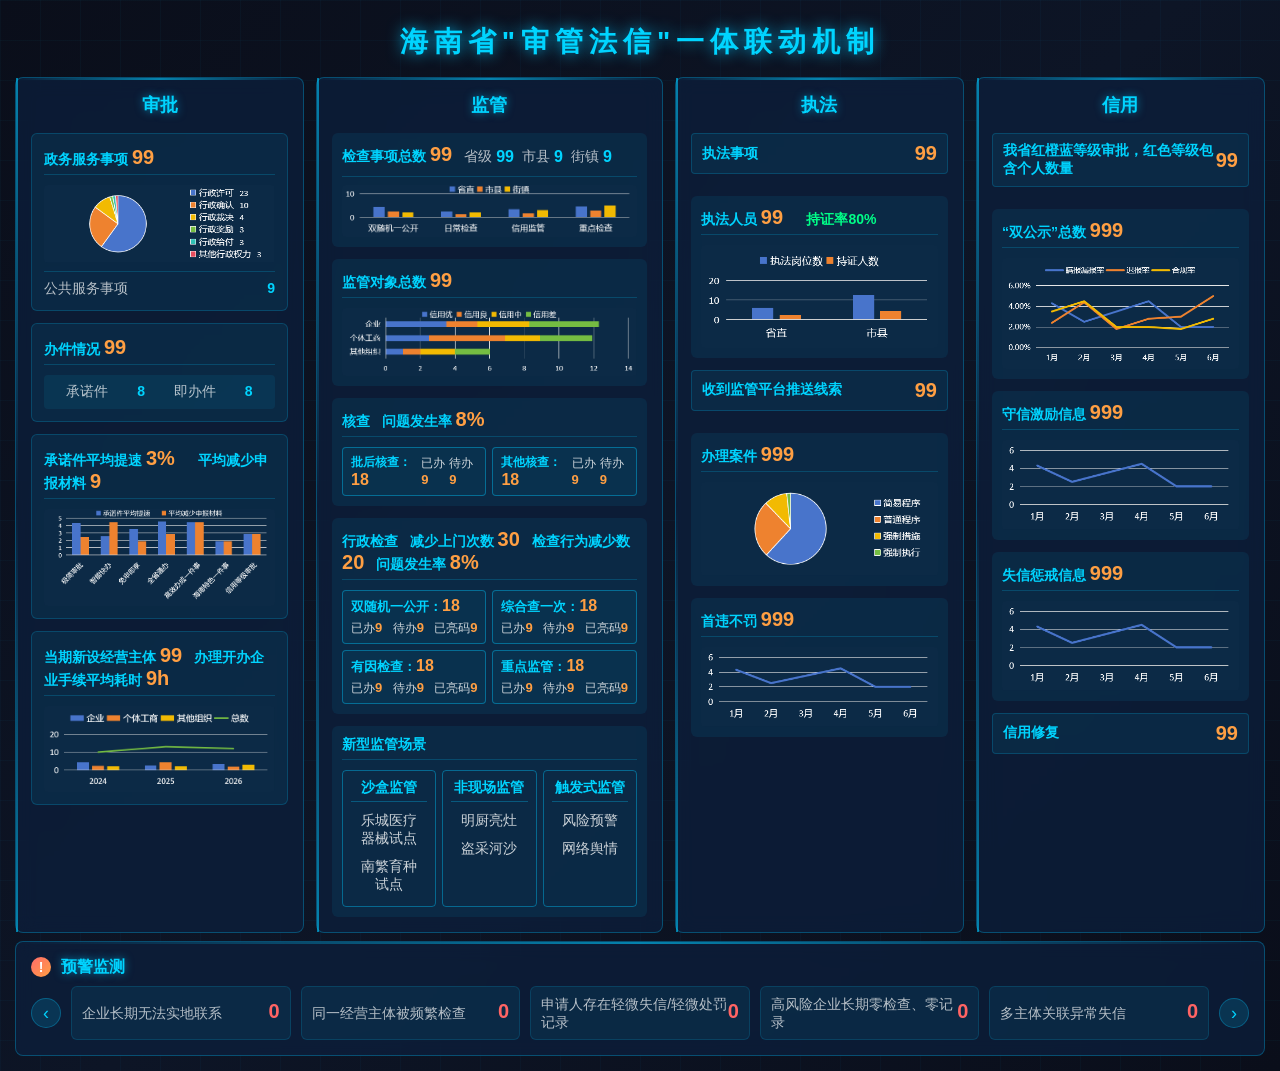
==== commit c7002fa6: "Update index copy.html" ====
--- a/index copy.html
+++ b/index copy.html
@@ -777,6 +777,10 @@
             <div class="card section-credit">
                 <div class="section-title" style="cursor: pointer;" onclick="showCreditModal()">信用</div>
                 
+                <div style="display: flex; justify-content: space-between; align-items: center; padding: 8px 10px; background: rgba(0, 200, 255, 0.08); border: 1px solid rgba(0, 200, 255, 0.2); border-radius: 4px; margin-bottom: 10px;">
+                    <span style="font-size: 14px; font-weight: 600; color: #00d4ff;">我省红橙蓝等级审批，红色等级包含个人数量</span>
+                    <span style="font-size: 20px; font-weight: 700; color: #ff9f43;">99</span>
+                </div>
                 <div class="credit-info-box">
                     <div class="approval-box-title">“双公示”总数 <span style="font-size: 20px; font-weight: 700; color: #ff9f43;">999</span></div>
                     <img src="图表/信用-折线3.png" alt="信用折线图" class="chart-image">
@@ -1111,12 +1115,12 @@
 
     <!-- 监管模式弹窗 -->
     <div id="supervision-modal" class="modal-overlay" style="display: none;">
-        <div class="modal-content" style="max-width: 95vw !important; width: 95vw !important; max-height: 95vh !important; height: 95vh !important;">
+        <div class="modal-content" style="max-width: 95vw !important; width: 95vw !important; max-height: 95vh !important; height: auto !important;">
             <div class="modal-header">
                 <span class="modal-title">监管模式</span>
                 <button class="modal-close" onclick="closeModal('supervision-modal')">×</button>
             </div>
-            <div class="modal-body scrollable-body" style="height: calc(95vh - 80px);">
+            <div class="modal-body" style="height: auto; max-height: calc(95vh - 80px); overflow-y: auto;">
                 <div class="scroll-container">
                     <img src="新型监管-监管模式.png" alt="监管模式" class="modal-image-long">
                 </div>
@@ -1313,8 +1317,10 @@
         }
 
         .modal-image-long {
+            width: 100%;
             height: auto;
-            max-height: 65vh;
+            max-height: calc(95vh - 120px);
+            object-fit: contain;
             border-radius: 8px;
             border: 1px solid rgba(0, 200, 255, 0.3);
         }
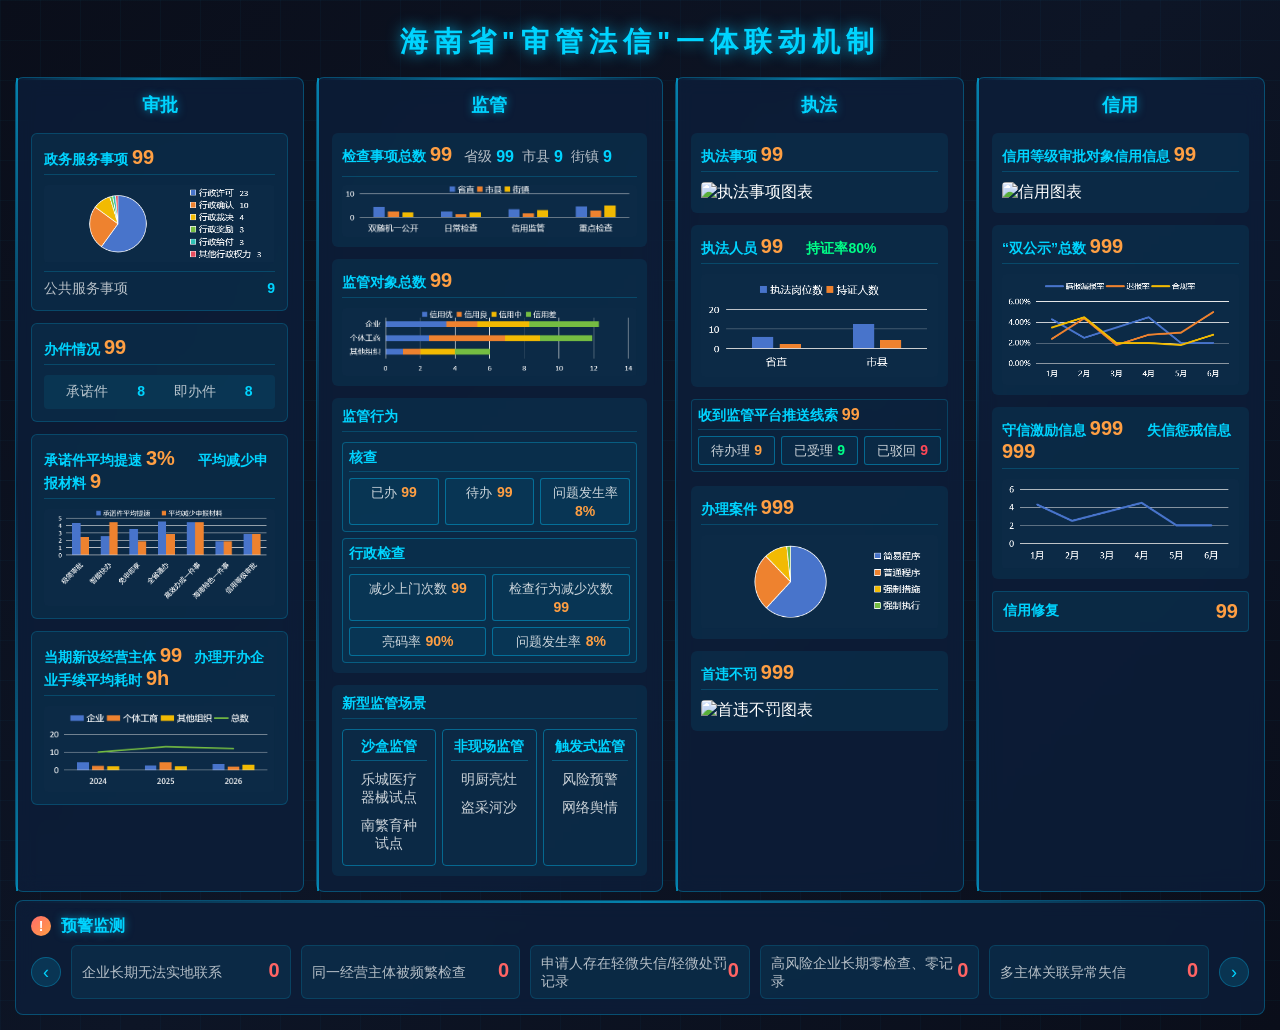
==== commit 2fafdf80: "Update index copy.html" ====
--- a/index copy.html
+++ b/index copy.html
@@ -656,66 +656,48 @@
                     <img src="图表/监管-对象信用.png" alt="监管对象图表" class="chart-image">
                 </div>
 
-                <!-- 核查行为 -->
+                <!-- 监管行为 -->
                 <div class="supervision-chart-box">
-                    <div class="approval-box-title">核查&nbsp;&nbsp;&nbsp;问题发生率 <span style="font-size: 20px; font-weight: 700; color: #ff9f43;">8%</span></div>
-                    <div style="display: grid; grid-template-columns: 1fr 1fr; gap: 6px;">
-                        <!-- 批后核查 -->
-                        <div style="border: 1px solid rgba(0, 200, 255, 0.4); border-radius: 4px; padding: 6px 8px; background: rgba(0, 200, 255, 0.05);">
-                            <div style="display: flex; justify-content: space-between; align-items: center; font-size: 12px;">
-                                <span style="font-weight: 600; color: #00d4ff;">批后核查：<span style="font-size: 16px; font-weight: 700; color: #ff9f43;">18</span></span>
-                                <span style="color: rgba(255,255,255,0.8);">已办<span style="font-size: 13px; font-weight: 700; color: #ff9f43;">9</span></span>
-                                <span style="color: rgba(255,255,255,0.8);">待办<span style="font-size: 13px; font-weight: 700; color: #ff9f43;">9</span></span>
+                    <div class="approval-box-title">监管行为</div>
+                    
+                    <!-- 核查子模块 -->
+                    <div style="border: 1px solid rgba(0, 200, 255, 0.3); border-radius: 4px; padding: 6px; margin-bottom: 6px; background: rgba(0, 200, 255, 0.03);">
+                        <div style="font-size: 14px; font-weight: 600; color: #00d4ff; margin-bottom: 6px; border-bottom: 1px solid rgba(0, 200, 255, 0.2); padding-bottom: 4px;">核查</div>
+                        <div style="display: flex; justify-content: space-between; gap: 6px;">
+                            <div style="flex: 1; border: 1px solid rgba(0, 200, 255, 0.4); border-radius: 3px; padding: 4px 6px; text-align: center; background: rgba(0, 200, 255, 0.05);">
+                                <span style="font-size: 13px; color: rgba(255,255,255,0.8);">已办</span>
+                                <span style="font-size: 14px; font-weight: 700; color: #ff9f43;">99</span>
                             </div>
-                        </div>
-                        <!-- 其他核查 -->
-                        <div style="border: 1px solid rgba(0, 200, 255, 0.4); border-radius: 4px; padding: 6px 8px; background: rgba(0, 200, 255, 0.05);">
-                            <div style="display: flex; justify-content: space-between; align-items: center; font-size: 12px;">
-                                <span style="font-weight: 600; color: #00d4ff;">其他核查：<span style="font-size: 16px; font-weight: 700; color: #ff9f43;">18</span></span>
-                                <span style="color: rgba(255,255,255,0.8);">已办<span style="font-size: 13px; font-weight: 700; color: #ff9f43;">9</span></span>
-                                <span style="color: rgba(255,255,255,0.8);">待办<span style="font-size: 13px; font-weight: 700; color: #ff9f43;">9</span></span>
+                            <div style="flex: 1; border: 1px solid rgba(0, 200, 255, 0.4); border-radius: 3px; padding: 4px 6px; text-align: center; background: rgba(0, 200, 255, 0.05);">
+                                <span style="font-size: 13px; color: rgba(255,255,255,0.8);">待办</span>
+                                <span style="font-size: 14px; font-weight: 700; color: #ff9f43;">99</span>
                             </div>
+                            <div style="flex: 1; border: 1px solid rgba(0, 200, 255, 0.4); border-radius: 3px; padding: 4px 6px; text-align: center; background: rgba(0, 200, 255, 0.05);">
+                                <span style="font-size: 13px; color: rgba(255,255,255,0.8);">问题发生率</span>
+                                <span style="font-size: 14px; font-weight: 700; color: #ff9f43;">8%</span>
+                            </div>
                         </div>
                     </div>
-                </div>
-
-                <div class="supervision-chart-box">
-                    <div class="approval-box-title">行政检查&nbsp;&nbsp;&nbsp;减少上门次数 <span style="font-size: 20px; font-weight: 700; color: #ff9f43;">30</span>&nbsp;&nbsp;&nbsp;检查行为减少数 <span style="font-size: 20px; font-weight: 700; color: #ff9f43;">20</span>&nbsp;&nbsp;&nbsp;问题发生率 <span style="font-size: 20px; font-weight: 700; color: #ff9f43;">8%</span></div>
-                    <div style="display: grid; grid-template-columns: 1fr 1fr; gap: 6px;">
-                        <!-- 双随机一公开 -->
-                        <div style="border: 1px solid rgba(0, 200, 255, 0.4); border-radius: 4px; padding: 6px 8px; background: rgba(0, 200, 255, 0.05);">
-                            <div style="font-size: 13px; font-weight: 600; color: #00d4ff; margin-bottom: 4px;">双随机一公开：<span style="font-size: 16px; font-weight: 700; color: #ff9f43;">18</span></div>
-                            <div style="display: flex; justify-content: space-between; gap: 8px; font-size: 12px; color: rgba(255,255,255,0.8);">
-                                <span>已办<span style="font-size: 13px; font-weight: 700; color: #ff9f43;">9</span></span>
-                                <span>待办<span style="font-size: 13px; font-weight: 700; color: #ff9f43;">9</span></span>
-                                <span>已亮码<span style="font-size: 13px; font-weight: 700; color: #ff9f43;">9</span></span>
+                    
+                    <!-- 检查子模块 -->
+                    <div style="border: 1px solid rgba(0, 200, 255, 0.3); border-radius: 4px; padding: 6px; background: rgba(0, 200, 255, 0.03);">
+                        <div style="font-size: 14px; font-weight: 600; color: #00d4ff; margin-bottom: 6px; border-bottom: 1px solid rgba(0, 200, 255, 0.2); padding-bottom: 4px;">行政检查</div>
+                        <div style="display: grid; grid-template-columns: repeat(2, 1fr); gap: 6px;">
+                            <div style="border: 1px solid rgba(0, 200, 255, 0.4); border-radius: 3px; padding: 4px 6px; text-align: center; background: rgba(0, 200, 255, 0.05);">
+                                <span style="font-size: 13px; color: rgba(255,255,255,0.8);">减少上门次数</span>
+                                <span style="font-size: 14px; font-weight: 700; color: #ff9f43;">99</span>
                             </div>
-                        </div>
-                        <!-- 综合查一次 -->
-                        <div style="border: 1px solid rgba(0, 200, 255, 0.4); border-radius: 4px; padding: 6px 8px; background: rgba(0, 200, 255, 0.05);">
-                            <div style="font-size: 13px; font-weight: 600; color: #00d4ff; margin-bottom: 4px;">综合查一次：<span style="font-size: 16px; font-weight: 700; color: #ff9f43;">18</span></div>
-                            <div style="display: flex; justify-content: space-between; gap: 8px; font-size: 12px; color: rgba(255,255,255,0.8);">
-                                <span>已办<span style="font-size: 13px; font-weight: 700; color: #ff9f43;">9</span></span>
-                                <span>待办<span style="font-size: 13px; font-weight: 700; color: #ff9f43;">9</span></span>
-                                <span>已亮码<span style="font-size: 13px; font-weight: 700; color: #ff9f43;">9</span></span>
+                            <div style="border: 1px solid rgba(0, 200, 255, 0.4); border-radius: 3px; padding: 4px 6px; text-align: center; background: rgba(0, 200, 255, 0.05);">
+                                <span style="font-size: 13px; color: rgba(255,255,255,0.8);">检查行为减少次数</span>
+                                <span style="font-size: 14px; font-weight: 700; color: #ff9f43;">99</span>
                             </div>
-                        </div>
-                        <!-- 有因检查 -->
-                        <div style="border: 1px solid rgba(0, 200, 255, 0.4); border-radius: 4px; padding: 6px 8px; background: rgba(0, 200, 255, 0.05);">
-                            <div style="font-size: 13px; font-weight: 600; color: #00d4ff; margin-bottom: 4px;">有因检查：<span style="font-size: 16px; font-weight: 700; color: #ff9f43;">18</span></div>
-                            <div style="display: flex; justify-content: space-between; gap: 8px; font-size: 12px; color: rgba(255,255,255,0.8);">
-                                <span>已办<span style="font-size: 13px; font-weight: 700; color: #ff9f43;">9</span></span>
-                                <span>待办<span style="font-size: 13px; font-weight: 700; color: #ff9f43;">9</span></span>
-                                <span>已亮码<span style="font-size: 13px; font-weight: 700; color: #ff9f43;">9</span></span>
+                            <div style="border: 1px solid rgba(0, 200, 255, 0.4); border-radius: 3px; padding: 4px 6px; text-align: center; background: rgba(0, 200, 255, 0.05);">
+                                <span style="font-size: 13px; color: rgba(255,255,255,0.8);">亮码率</span>
+                                <span style="font-size: 14px; font-weight: 700; color: #ff9f43;">90%</span>
                             </div>
-                        </div>
-                        <!-- 重点监管 -->
-                        <div style="border: 1px solid rgba(0, 200, 255, 0.4); border-radius: 4px; padding: 6px 8px; background: rgba(0, 200, 255, 0.05);">
-                            <div style="font-size: 13px; font-weight: 600; color: #00d4ff; margin-bottom: 4px;">重点监管：<span style="font-size: 16px; font-weight: 700; color: #ff9f43;">18</span></div>
-                            <div style="display: flex; justify-content: space-between; gap: 8px; font-size: 12px; color: rgba(255,255,255,0.8);">
-                                <span>已办<span style="font-size: 13px; font-weight: 700; color: #ff9f43;">9</span></span>
-                                <span>待办<span style="font-size: 13px; font-weight: 700; color: #ff9f43;">9</span></span>
-                                <span>已亮码<span style="font-size: 13px; font-weight: 700; color: #ff9f43;">9</span></span>
+                            <div style="border: 1px solid rgba(0, 200, 255, 0.4); border-radius: 3px; padding: 4px 6px; text-align: center; background: rgba(0, 200, 255, 0.05);">
+                                <span style="font-size: 13px; color: rgba(255,255,255,0.8);">问题发生率</span>
+                                <span style="font-size: 14px; font-weight: 700; color: #ff9f43;">8%</span>
                             </div>
                         </div>
                     </div>
@@ -747,9 +729,9 @@
             <div class="card section-law">
                 <div class="section-title" style="cursor: pointer;" onclick="showLawModal()">执法</div>
                 
-                <div style="display: flex; justify-content: space-between; align-items: center; padding: 8px 10px; background: rgba(0, 200, 255, 0.08); border: 1px solid rgba(0, 200, 255, 0.2); border-radius: 4px; margin-bottom: 10px;">
-                    <span style="font-size: 14px; font-weight: 600; color: #00d4ff;">执法事项</span>
-                    <span style="font-size: 20px; font-weight: 700; color: #ff9f43;">99</span>
+                <div class="law-chart-box">
+                    <div class="approval-box-title">执法事项 <span style="font-size: 20px; font-weight: 700; color: #ff9f43;">99</span></div>
+                    <img src="图表/执法-事项.png" alt="执法事项图表" class="chart-image">
                 </div>
 
                 <div class="law-chart-box">
@@ -757,9 +739,22 @@
                     <img src="图表/执法-人员.png" alt="执法人员图表" class="chart-image">
                 </div>
 
-                <div style="display: flex; justify-content: space-between; align-items: center; padding: 8px 10px; background: rgba(0, 200, 255, 0.08); border: 1px solid rgba(0, 200, 255, 0.2); border-radius: 4px; margin-bottom: 10px;">
-                    <span style="font-size: 14px; font-weight: 600; color: #00d4ff;">收到监管平台推送线索</span>
-                    <span style="font-size: 20px; font-weight: 700; color: #ff9f43;">99</span>
+                <div style="border: 1px solid rgba(0, 200, 255, 0.2); border-radius: 4px; padding: 6px; margin-bottom: 2px; background: rgba(0, 200, 255, 0.03);">
+                    <div style="font-size: 14px; font-weight: 600; color: #00d4ff; margin-bottom: 6px; border-bottom: 1px solid rgba(0, 200, 255, 0.2); padding-bottom: 4px;">收到监管平台推送线索 <span style="font-size: 16px; font-weight: 700; color: #ff9f43;">99</span></div>
+                    <div style="display: flex; justify-content: space-between; gap: 6px;">
+                        <div style="flex: 1; border: 1px solid rgba(0, 200, 255, 0.4); border-radius: 3px; padding: 4px 6px; text-align: center; background: rgba(0, 200, 255, 0.05);">
+                            <span style="font-size: 13px; color: rgba(255,255,255,0.8);">待办理</span>
+                            <span style="font-size: 14px; font-weight: 700; color: #ff9f43;">9</span>
+                        </div>
+                        <div style="flex: 1; border: 1px solid rgba(0, 200, 255, 0.4); border-radius: 3px; padding: 4px 6px; text-align: center; background: rgba(0, 200, 255, 0.05);">
+                            <span style="font-size: 13px; color: rgba(255,255,255,0.8);">已受理</span>
+                            <span style="font-size: 14px; font-weight: 700; color: #00ff88;">9</span>
+                        </div>
+                        <div style="flex: 1; border: 1px solid rgba(0, 200, 255, 0.4); border-radius: 3px; padding: 4px 6px; text-align: center; background: rgba(0, 200, 255, 0.05);">
+                            <span style="font-size: 13px; color: rgba(255,255,255,0.8);">已驳回</span>
+                            <span style="font-size: 14px; font-weight: 700; color: #ff4757;">9</span>
+                        </div>
+                    </div>
                 </div>
 
                 <div class="law-chart-box">
@@ -769,7 +764,7 @@
 
                 <div class="law-chart-box">
                     <div class="approval-box-title">首违不罚 <span style="font-size: 20px; font-weight: 700; color: #ff9f43;">999</span></div>
-                    <img src="图表/执法-首违不罚折线.png" alt="首违不罚图表" class="chart-image">
+                    <img src="图表/执法-首违不罚.png" alt="首违不罚图表" class="chart-image">
                 </div>
             </div>
 
@@ -777,9 +772,9 @@
             <div class="card section-credit">
                 <div class="section-title" style="cursor: pointer;" onclick="showCreditModal()">信用</div>
                 
-                <div style="display: flex; justify-content: space-between; align-items: center; padding: 8px 10px; background: rgba(0, 200, 255, 0.08); border: 1px solid rgba(0, 200, 255, 0.2); border-radius: 4px; margin-bottom: 10px;">
-                    <span style="font-size: 14px; font-weight: 600; color: #00d4ff;">我省红橙蓝等级审批，红色等级包含个人数量</span>
-                    <span style="font-size: 20px; font-weight: 700; color: #ff9f43;">99</span>
+                <div class="credit-info-box">
+                    <div class="approval-box-title">信用等级审批对象信用信息 <span style="font-size: 20px; font-weight: 700; color: #ff9f43;">99</span></div>
+                    <img src="图表/信用-信用.png" alt="信用图表" class="chart-image">
                 </div>
                 <div class="credit-info-box">
                     <div class="approval-box-title">“双公示”总数 <span style="font-size: 20px; font-weight: 700; color: #ff9f43;">999</span></div>
@@ -796,12 +791,7 @@
                 </div> -->
 
                 <div class="credit-info-box">
-                    <div class="approval-box-title">守信激励信息 <span style="font-size: 20px; font-weight: 700; color: #ff9f43;">999</span></div>
-                    <img src="图表/信用-折线.png" alt="信用折线图" class="chart-image">
-                </div>
-
-                 <div class="credit-info-box">
-                    <div class="approval-box-title">失信惩戒信息 <span style="font-size: 20px; font-weight: 700; color: #ff9f43;">999</span></div>
+                    <div class="approval-box-title">守信激励信息 <span style="font-size: 20px; font-weight: 700; color: #ff9f43;">999</span>&nbsp;&nbsp;&nbsp;&nbsp;&nbsp;&nbsp;失信惩戒信息 <span style="font-size: 20px; font-weight: 700; color: #ff9f43;">999</span></div>
                     <img src="图表/信用-折线.png" alt="信用折线图" class="chart-image">
                 </div>
 
@@ -1115,15 +1105,10 @@
 
     <!-- 监管模式弹窗 -->
     <div id="supervision-modal" class="modal-overlay" style="display: none;">
-        <div class="modal-content" style="max-width: 95vw !important; width: 95vw !important; max-height: 95vh !important; height: auto !important;">
-            <div class="modal-header">
-                <span class="modal-title">监管模式</span>
-                <button class="modal-close" onclick="closeModal('supervision-modal')">×</button>
-            </div>
-            <div class="modal-body" style="height: auto; max-height: calc(95vh - 80px); overflow-y: auto;">
-                <div class="scroll-container">
-                    <img src="新型监管-监管模式.png" alt="监管模式" class="modal-image-long">
-                </div>
+        <div class="modal-content" style="max-width: 100vw !important; width: 100vw !important; max-height: 100vh !important; height: 100vh !important; padding: 0 !important; background: rgba(0,0,0,0.95) !important;">
+            <button class="modal-close" onclick="closeModal('supervision-modal')" style="position: absolute; top: 20px; right: 30px; z-index: 100; font-size: 36px; width: 50px; height: 50px; background: rgba(0,200,255,0.2); border: 1px solid rgba(0,200,255,0.5); border-radius: 50%; display: flex; align-items: center; justify-content: center; color: #00d4ff; cursor: pointer; transition: all 0.3s;" onmouseover="this.style.background='rgba(0,200,255,0.4)'" onmouseout="this.style.background='rgba(0,200,255,0.2)'">×</button>
+            <div class="modal-body" style="height: 100vh; width: 100vw; display: flex; align-items: center; justify-content: center;">
+                <img src="新型监管-监管模式.png" alt="监管模式" style="max-width: 100vw; max-height: 100vh; object-fit: contain;">
             </div>
         </div>
     </div>
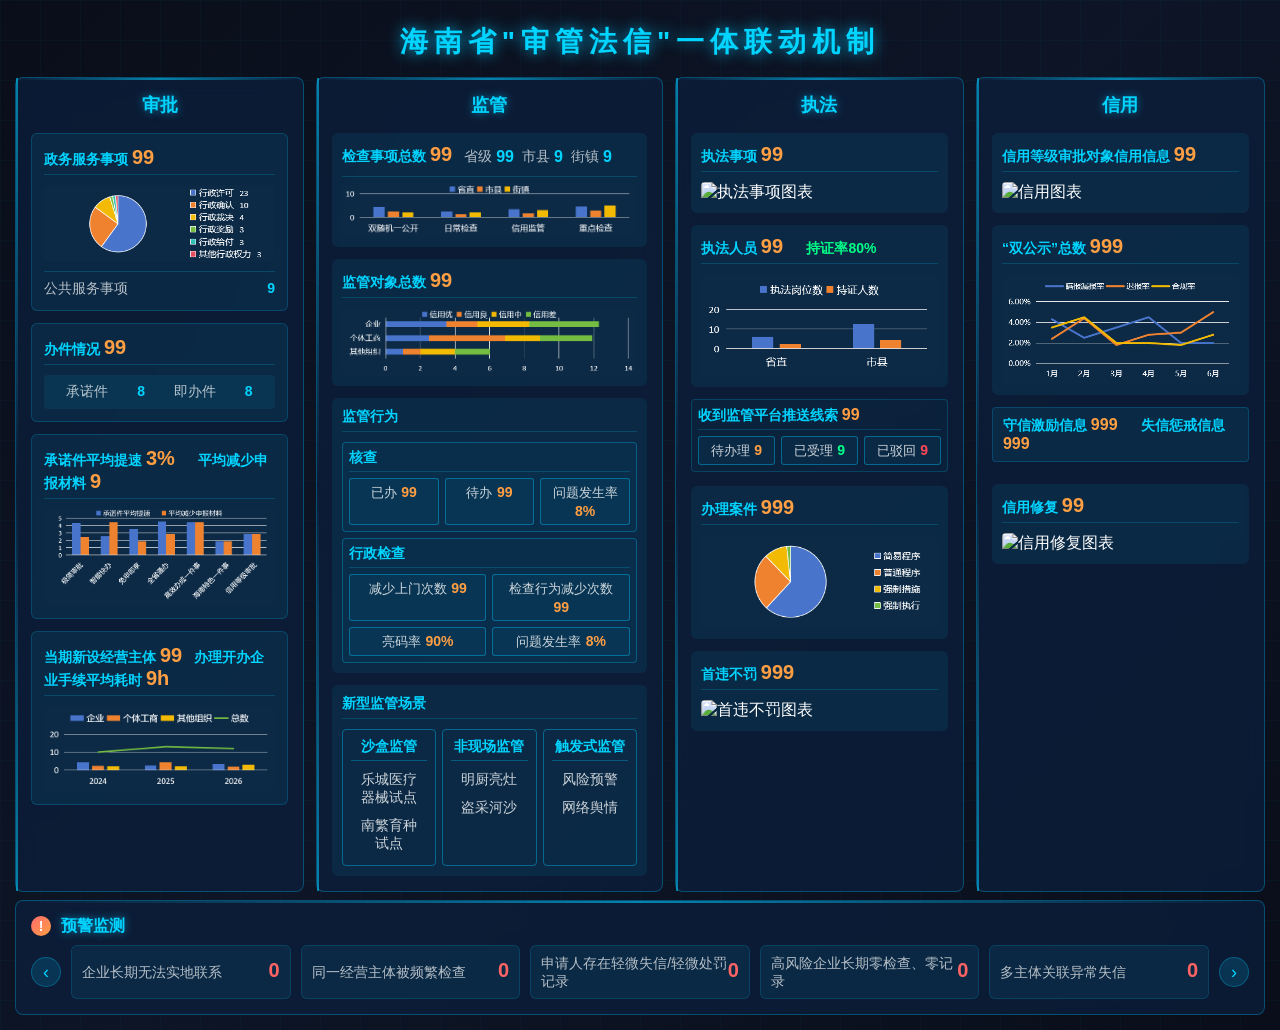
==== commit 72b1b8f0: "Update index copy.html" ====
--- a/index copy.html
+++ b/index copy.html
@@ -790,14 +790,13 @@
                     <span style="font-size: 20px; font-weight: 700; color: #ff9f43;">99</span>
                 </div> -->
 
+                <div style="display: flex; justify-content: space-between; align-items: center; padding: 8px 10px; background: rgba(0, 200, 255, 0.08); border: 1px solid rgba(0, 200, 255, 0.2); border-radius: 4px; margin-bottom: 10px;">
+                    <span style="font-size: 14px; font-weight: 600; color: #00d4ff;">守信激励信息 <span style="font-size: 16px; font-weight: 700; color: #ff9f43;">999</span>&nbsp;&nbsp;&nbsp;&nbsp;&nbsp;&nbsp;失信惩戒信息 <span style="font-size: 16px; font-weight: 700; color: #ff9f43;">999</span></span>
+                </div>
+
                 <div class="credit-info-box">
-                    <div class="approval-box-title">守信激励信息 <span style="font-size: 20px; font-weight: 700; color: #ff9f43;">999</span>&nbsp;&nbsp;&nbsp;&nbsp;&nbsp;&nbsp;失信惩戒信息 <span style="font-size: 20px; font-weight: 700; color: #ff9f43;">999</span></div>
-                    <img src="图表/信用-折线.png" alt="信用折线图" class="chart-image">
-                </div>
-
-                <div style="display: flex; justify-content: space-between; align-items: center; padding: 8px 10px; background: rgba(0, 200, 255, 0.08); border: 1px solid rgba(0, 200, 255, 0.2); border-radius: 4px; margin-bottom: 10px;">
-                    <span style="font-size: 14px; font-weight: 600; color: #00d4ff;">信用修复</span>
-                    <span style="font-size: 20px; font-weight: 700; color: #ff9f43;">99</span>
+                    <div class="approval-box-title">信用修复 <span style="font-size: 20px; font-weight: 700; color: #ff9f43;">99</span></div>
+                    <img src="图表/信用-修复.png" alt="信用修复图表" class="chart-image">
                 </div>
                 <!-- <div style="display: flex; justify-content: space-between; align-items: center; padding: 8px 10px; background: rgba(0, 200, 255, 0.08); border: 1px solid rgba(0, 200, 255, 0.2); border-radius: 4px; margin-bottom: 10px;">
                     <span style="font-size: 14px; font-weight: 600; color: #00d4ff;">三书同达</span>
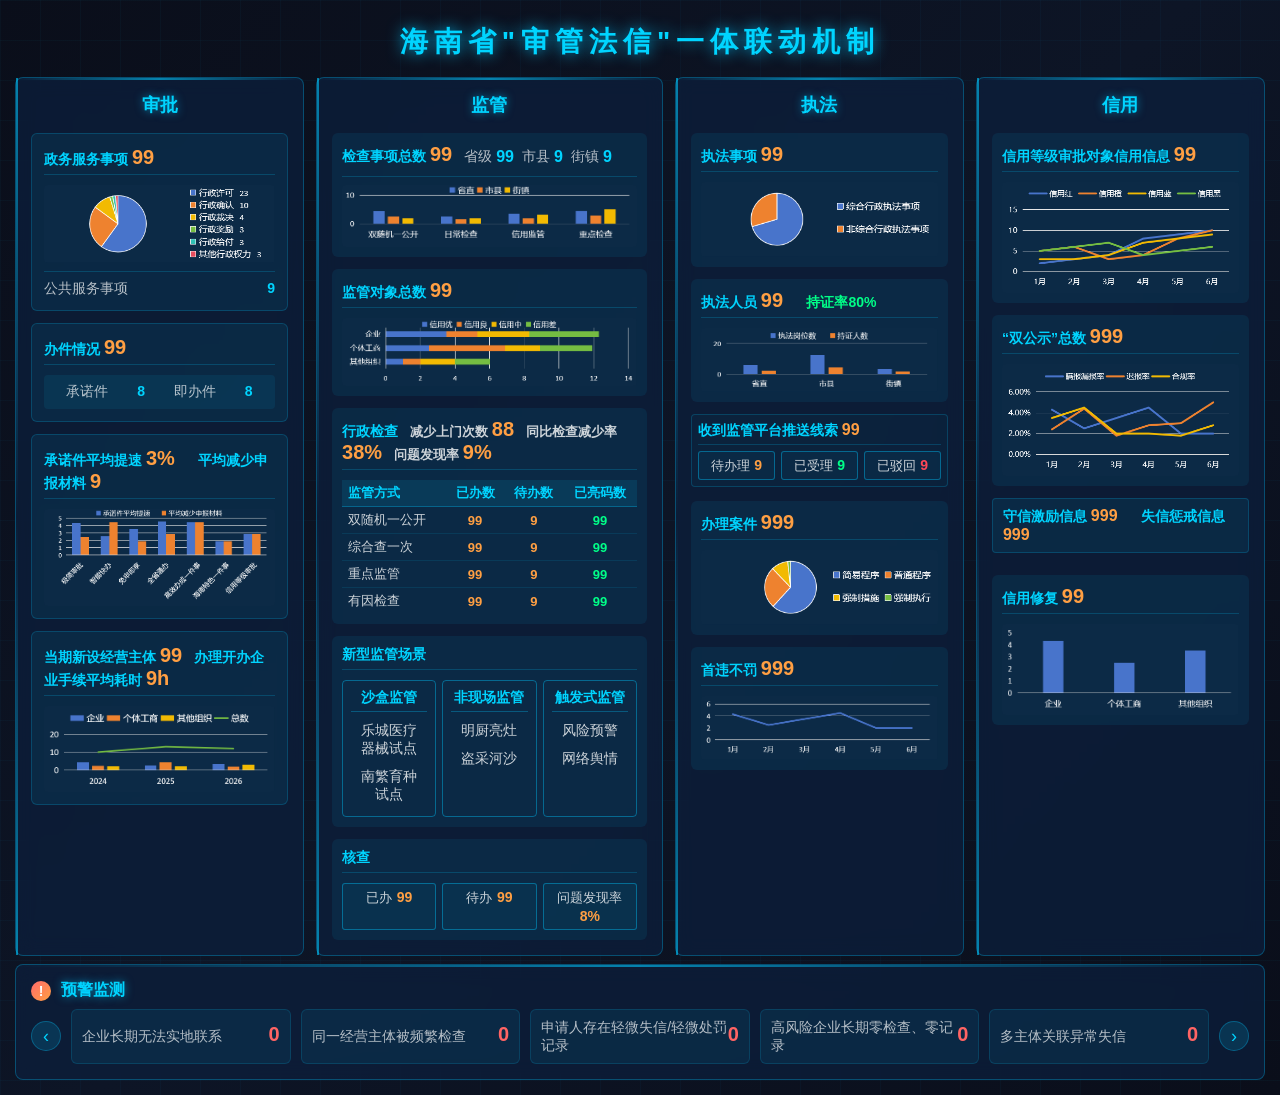
==== commit 73f1dcee: "Update index copy.html" ====
--- a/index copy.html
+++ b/index copy.html
@@ -656,51 +656,53 @@
                     <img src="图表/监管-对象信用.png" alt="监管对象图表" class="chart-image">
                 </div>
 
-                <!-- 监管行为 -->
+                <!-- 行政检查 -->
                 <div class="supervision-chart-box">
-                    <div class="approval-box-title">监管行为</div>
-                    
-                    <!-- 核查子模块 -->
-                    <div style="border: 1px solid rgba(0, 200, 255, 0.3); border-radius: 4px; padding: 6px; margin-bottom: 6px; background: rgba(0, 200, 255, 0.03);">
-                        <div style="font-size: 14px; font-weight: 600; color: #00d4ff; margin-bottom: 6px; border-bottom: 1px solid rgba(0, 200, 255, 0.2); padding-bottom: 4px;">核查</div>
-                        <div style="display: flex; justify-content: space-between; gap: 6px;">
-                            <div style="flex: 1; border: 1px solid rgba(0, 200, 255, 0.4); border-radius: 3px; padding: 4px 6px; text-align: center; background: rgba(0, 200, 255, 0.05);">
-                                <span style="font-size: 13px; color: rgba(255,255,255,0.8);">已办</span>
-                                <span style="font-size: 14px; font-weight: 700; color: #ff9f43;">99</span>
-                            </div>
-                            <div style="flex: 1; border: 1px solid rgba(0, 200, 255, 0.4); border-radius: 3px; padding: 4px 6px; text-align: center; background: rgba(0, 200, 255, 0.05);">
-                                <span style="font-size: 13px; color: rgba(255,255,255,0.8);">待办</span>
-                                <span style="font-size: 14px; font-weight: 700; color: #ff9f43;">99</span>
-                            </div>
-                            <div style="flex: 1; border: 1px solid rgba(0, 200, 255, 0.4); border-radius: 3px; padding: 4px 6px; text-align: center; background: rgba(0, 200, 255, 0.05);">
-                                <span style="font-size: 13px; color: rgba(255,255,255,0.8);">问题发生率</span>
-                                <span style="font-size: 14px; font-weight: 700; color: #ff9f43;">8%</span>
-                            </div>
-                        </div>
+                    <div class="approval-box-title">行政检查 
+                        <span style="font-size: 13px; color: rgba(255,255,255,0.8); margin-left: 8px;">减少上门次数</span>
+                        <span style="font-size: 20px; font-weight: 700; color: #ff9f43;">88</span>
+                        <span style="font-size: 13px; color: rgba(255,255,255,0.8); margin-left: 8px;">同比检查减少率</span>
+                        <span style="font-size: 20px; font-weight: 700; color: #ff9f43;">38%</span>
+                        <span style="font-size: 13px; color: rgba(255,255,255,0.8); margin-left: 8px;">问题发现率</span>
+                        <span style="font-size: 20px; font-weight: 700; color: #ff9f43;">9%</span>
                     </div>
                     
-                    <!-- 检查子模块 -->
-                    <div style="border: 1px solid rgba(0, 200, 255, 0.3); border-radius: 4px; padding: 6px; background: rgba(0, 200, 255, 0.03);">
-                        <div style="font-size: 14px; font-weight: 600; color: #00d4ff; margin-bottom: 6px; border-bottom: 1px solid rgba(0, 200, 255, 0.2); padding-bottom: 4px;">行政检查</div>
-                        <div style="display: grid; grid-template-columns: repeat(2, 1fr); gap: 6px;">
-                            <div style="border: 1px solid rgba(0, 200, 255, 0.4); border-radius: 3px; padding: 4px 6px; text-align: center; background: rgba(0, 200, 255, 0.05);">
-                                <span style="font-size: 13px; color: rgba(255,255,255,0.8);">减少上门次数</span>
-                                <span style="font-size: 14px; font-weight: 700; color: #ff9f43;">99</span>
-                            </div>
-                            <div style="border: 1px solid rgba(0, 200, 255, 0.4); border-radius: 3px; padding: 4px 6px; text-align: center; background: rgba(0, 200, 255, 0.05);">
-                                <span style="font-size: 13px; color: rgba(255,255,255,0.8);">检查行为减少次数</span>
-                                <span style="font-size: 14px; font-weight: 700; color: #ff9f43;">99</span>
-                            </div>
-                            <div style="border: 1px solid rgba(0, 200, 255, 0.4); border-radius: 3px; padding: 4px 6px; text-align: center; background: rgba(0, 200, 255, 0.05);">
-                                <span style="font-size: 13px; color: rgba(255,255,255,0.8);">亮码率</span>
-                                <span style="font-size: 14px; font-weight: 700; color: #ff9f43;">90%</span>
-                            </div>
-                            <div style="border: 1px solid rgba(0, 200, 255, 0.4); border-radius: 3px; padding: 4px 6px; text-align: center; background: rgba(0, 200, 255, 0.05);">
-                                <span style="font-size: 13px; color: rgba(255,255,255,0.8);">问题发生率</span>
-                                <span style="font-size: 14px; font-weight: 700; color: #ff9f43;">8%</span>
-                            </div>
-                        </div>
-                    </div>
+                    <table style="width: 100%; font-size: 13px; border-collapse: collapse;">
+                        <thead>
+                            <tr style="background: rgba(0, 200, 255, 0.1);">
+                                <th style="padding: 4px 6px; text-align: left; color: #00d4ff; font-weight: 600; border-bottom: 1px solid rgba(0, 200, 255, 0.3);">监管方式</th>
+                                <th style="padding: 4px 6px; text-align: center; color: #00d4ff; font-weight: 600; border-bottom: 1px solid rgba(0, 200, 255, 0.3);">已办数</th>
+                                <th style="padding: 4px 6px; text-align: center; color: #00d4ff; font-weight: 600; border-bottom: 1px solid rgba(0, 200, 255, 0.3);">待办数</th>
+                                <th style="padding: 4px 6px; text-align: center; color: #00d4ff; font-weight: 600; border-bottom: 1px solid rgba(0, 200, 255, 0.3);">已亮码数</th>
+                            </tr>
+                        </thead>
+                        <tbody>
+                            <tr style="border-bottom: 1px solid rgba(0, 200, 255, 0.1);">
+                                <td style="padding: 4px 6px; color: rgba(255,255,255,0.8);">双随机一公开</td>
+                                <td style="padding: 4px 6px; text-align: center; color: #ff9f43; font-weight: 600;">99</td>
+                                <td style="padding: 4px 6px; text-align: center; color: #ff9f43; font-weight: 600;">9</td>
+                                <td style="padding: 4px 6px; text-align: center; color: #00ff88; font-weight: 600;">99</td>
+                            </tr>
+                            <tr style="border-bottom: 1px solid rgba(0, 200, 255, 0.1);">
+                                <td style="padding: 4px 6px; color: rgba(255,255,255,0.8);">综合查一次</td>
+                                <td style="padding: 4px 6px; text-align: center; color: #ff9f43; font-weight: 600;">99</td>
+                                <td style="padding: 4px 6px; text-align: center; color: #ff9f43; font-weight: 600;">9</td>
+                                <td style="padding: 4px 6px; text-align: center; color: #00ff88; font-weight: 600;">99</td>
+                            </tr>
+                            <tr style="border-bottom: 1px solid rgba(0, 200, 255, 0.1);">
+                                <td style="padding: 4px 6px; color: rgba(255,255,255,0.8);">重点监管</td>
+                                <td style="padding: 4px 6px; text-align: center; color: #ff9f43; font-weight: 600;">99</td>
+                                <td style="padding: 4px 6px; text-align: center; color: #ff9f43; font-weight: 600;">9</td>
+                                <td style="padding: 4px 6px; text-align: center; color: #00ff88; font-weight: 600;">99</td>
+                            </tr>
+                            <tr>
+                                <td style="padding: 4px 6px; color: rgba(255,255,255,0.8);">有因检查</td>
+                                <td style="padding: 4px 6px; text-align: center; color: #ff9f43; font-weight: 600;">99</td>
+                                <td style="padding: 4px 6px; text-align: center; color: #ff9f43; font-weight: 600;">9</td>
+                                <td style="padding: 4px 6px; text-align: center; color: #00ff88; font-weight: 600;">99</td>
+                            </tr>
+                        </tbody>
+                    </table>
                 </div>
 
                 <div class="supervision-scene-box">
@@ -720,6 +722,25 @@
                             <div style="font-size: 14px; font-weight: 600; color: #00d4ff; margin-bottom: 6px; border-bottom: 1px solid rgba(0, 200, 255, 0.3); padding-bottom: 4px;">触发式监管</div>
                             <div style="font-size: 14px; color: rgba(255,255,255,0.8); cursor: pointer; padding: 4px; border-radius: 3px; transition: all 0.3s; margin-bottom: 2px;" onclick="alert('风险预警')" onmouseover="this.style.background='rgba(0,200,255,0.2)'" onmouseout="this.style.background='transparent'">风险预警</div>
                             <div style="font-size: 14px; color: rgba(255,255,255,0.8); cursor: pointer; padding: 4px; border-radius: 3px; transition: all 0.3s;" onclick="alert('网络舆情')" onmouseover="this.style.background='rgba(0,200,255,0.2)'" onmouseout="this.style.background='transparent'">网络舆情</div>
+                        </div>
+                    </div>
+                </div>
+
+                <!-- 核查模块 -->
+                <div class="supervision-chart-box">
+                    <div class="approval-box-title">核查</div>
+                    <div style="display: flex; justify-content: space-between; gap: 6px;">
+                        <div style="flex: 1; border: 1px solid rgba(0, 200, 255, 0.4); border-radius: 3px; padding: 4px 6px; text-align: center; background: rgba(0, 200, 255, 0.05);">
+                            <span style="font-size: 13px; color: rgba(255,255,255,0.8);">已办</span>
+                            <span style="font-size: 14px; font-weight: 700; color: #ff9f43;">99</span>
+                        </div>
+                        <div style="flex: 1; border: 1px solid rgba(0, 200, 255, 0.4); border-radius: 3px; padding: 4px 6px; text-align: center; background: rgba(0, 200, 255, 0.05);">
+                            <span style="font-size: 13px; color: rgba(255,255,255,0.8);">待办</span>
+                            <span style="font-size: 14px; font-weight: 700; color: #ff9f43;">99</span>
+                        </div>
+                        <div style="flex: 1; border: 1px solid rgba(0, 200, 255, 0.4); border-radius: 3px; padding: 4px 6px; text-align: center; background: rgba(0, 200, 255, 0.05);">
+                            <span style="font-size: 13px; color: rgba(255,255,255,0.8);">问题发现率</span>
+                            <span style="font-size: 14px; font-weight: 700; color: #ff9f43;">8%</span>
                         </div>
                     </div>
                 </div>
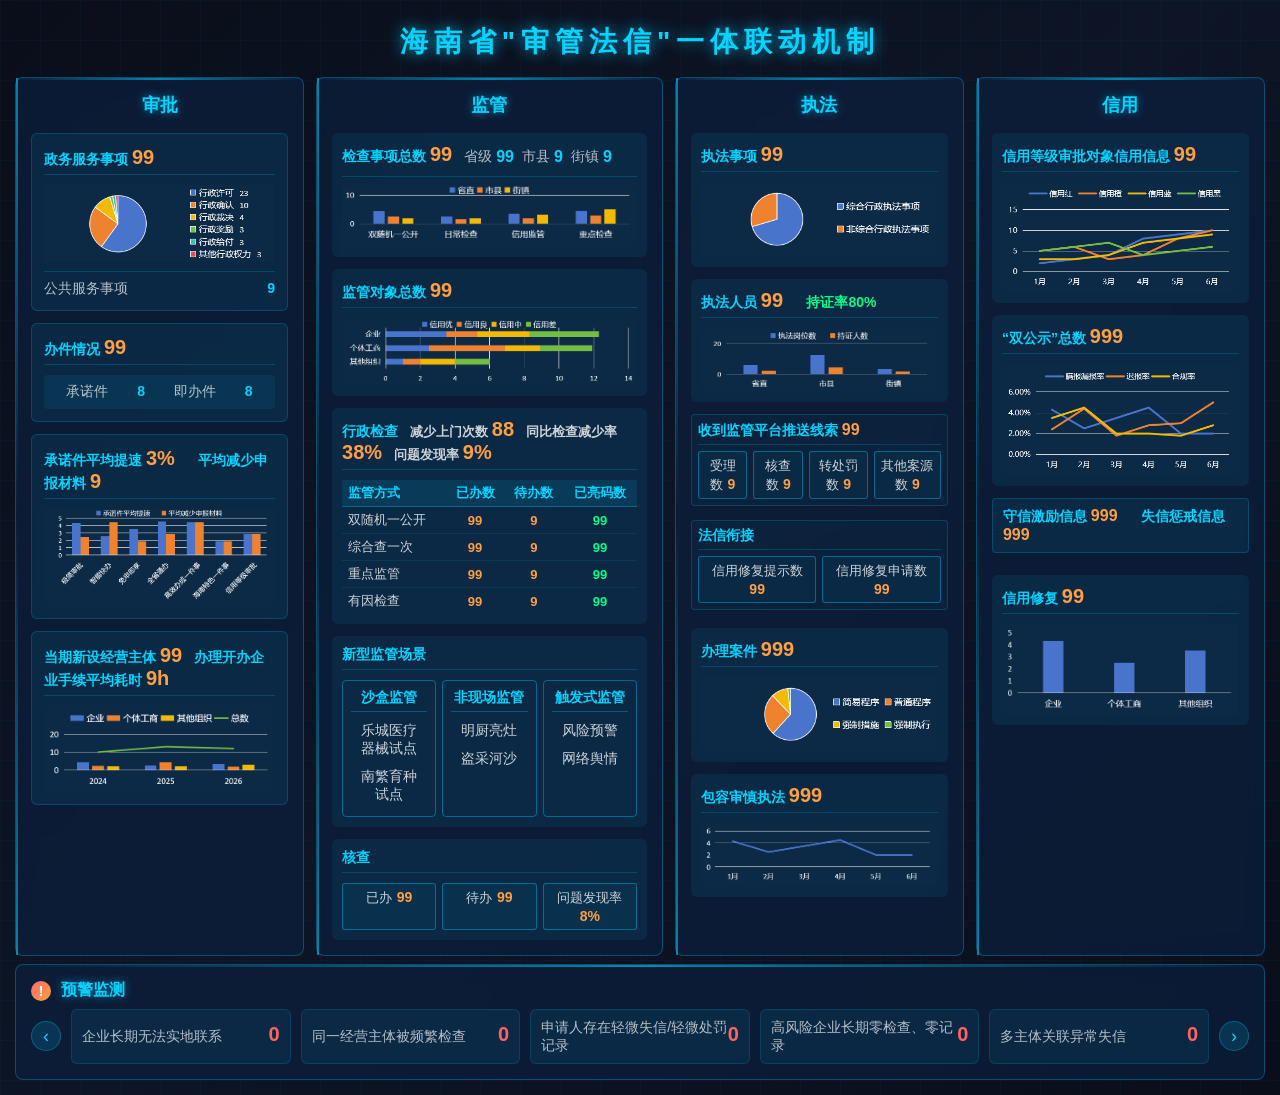
==== commit 15ed07dd: "Update index copy.html" ====
--- a/index copy.html
+++ b/index copy.html
@@ -763,17 +763,36 @@
                 <div style="border: 1px solid rgba(0, 200, 255, 0.2); border-radius: 4px; padding: 6px; margin-bottom: 2px; background: rgba(0, 200, 255, 0.03);">
                     <div style="font-size: 14px; font-weight: 600; color: #00d4ff; margin-bottom: 6px; border-bottom: 1px solid rgba(0, 200, 255, 0.2); padding-bottom: 4px;">收到监管平台推送线索 <span style="font-size: 16px; font-weight: 700; color: #ff9f43;">99</span></div>
                     <div style="display: flex; justify-content: space-between; gap: 6px;">
+                        <div style="flex: 0.8; border: 1px solid rgba(0, 200, 255, 0.4); border-radius: 3px; padding: 4px 6px; text-align: center; background: rgba(0, 200, 255, 0.05);">
+                            <span style="font-size: 13px; color: rgba(255,255,255,0.8);">受理数</span>
+                            <span style="font-size: 14px; font-weight: 700; color: #ff9f43;">9</span>
+                        </div>
+                        <div style="flex: 0.8; border: 1px solid rgba(0, 200, 255, 0.4); border-radius: 3px; padding: 4px 6px; text-align: center; background: rgba(0, 200, 255, 0.05);">
+                            <span style="font-size: 13px; color: rgba(255,255,255,0.8);">核查数</span>
+                            <span style="font-size: 14px; font-weight: 700; color: #ff9f43;">9</span>
+                        </div>
+                        <div style="flex: 1.0; border: 1px solid rgba(0, 200, 255, 0.4); border-radius: 3px; padding: 4px 6px; text-align: center; background: rgba(0, 200, 255, 0.05);">
+                            <span style="font-size: 13px; color: rgba(255,255,255,0.8);">转处罚数</span>
+                            <span style="font-size: 14px; font-weight: 700; color: #ff9f43;">9</span>
+                        </div>
+                        <div style="flex: 1.2; border: 1px solid rgba(0, 200, 255, 0.4); border-radius: 3px; padding: 4px 6px; text-align: center; background: rgba(0, 200, 255, 0.05);">
+                            <span style="font-size: 13px; color: rgba(255,255,255,0.8);">其他案源数</span>
+                            <span style="font-size: 14px; font-weight: 700; color: #ff9f43;">9</span>
+                        </div>
+                    </div>
+                </div>
+
+                <!-- 法信衔接模块 -->
+                <div style="border: 1px solid rgba(0, 200, 255, 0.2); border-radius: 4px; padding: 6px; margin-bottom: 6px; background: rgba(0, 200, 255, 0.03);">
+                    <div style="font-size: 14px; font-weight: 600; color: #00d4ff; margin-bottom: 6px; border-bottom: 1px solid rgba(0, 200, 255, 0.2); padding-bottom: 4px;">法信衔接</div>
+                    <div style="display: flex; justify-content: space-between; gap: 6px;">
                         <div style="flex: 1; border: 1px solid rgba(0, 200, 255, 0.4); border-radius: 3px; padding: 4px 6px; text-align: center; background: rgba(0, 200, 255, 0.05);">
-                            <span style="font-size: 13px; color: rgba(255,255,255,0.8);">待办理</span>
-                            <span style="font-size: 14px; font-weight: 700; color: #ff9f43;">9</span>
+                            <span style="font-size: 13px; color: rgba(255,255,255,0.8);">信用修复提示数</span>
+                            <span style="font-size: 14px; font-weight: 700; color: #ff9f43;">99</span>
                         </div>
                         <div style="flex: 1; border: 1px solid rgba(0, 200, 255, 0.4); border-radius: 3px; padding: 4px 6px; text-align: center; background: rgba(0, 200, 255, 0.05);">
-                            <span style="font-size: 13px; color: rgba(255,255,255,0.8);">已受理</span>
-                            <span style="font-size: 14px; font-weight: 700; color: #00ff88;">9</span>
-                        </div>
-                        <div style="flex: 1; border: 1px solid rgba(0, 200, 255, 0.4); border-radius: 3px; padding: 4px 6px; text-align: center; background: rgba(0, 200, 255, 0.05);">
-                            <span style="font-size: 13px; color: rgba(255,255,255,0.8);">已驳回</span>
-                            <span style="font-size: 14px; font-weight: 700; color: #ff4757;">9</span>
+                            <span style="font-size: 13px; color: rgba(255,255,255,0.8);">信用修复申请数</span>
+                            <span style="font-size: 14px; font-weight: 700; color: #ff9f43;">99</span>
                         </div>
                     </div>
                 </div>
@@ -784,7 +803,7 @@
                 </div>
 
                 <div class="law-chart-box">
-                    <div class="approval-box-title">首违不罚 <span style="font-size: 20px; font-weight: 700; color: #ff9f43;">999</span></div>
+                    <div class="approval-box-title">包容审慎执法 <span style="font-size: 20px; font-weight: 700; color: #ff9f43;">999</span></div>
                     <img src="图表/执法-首违不罚.png" alt="首违不罚图表" class="chart-image">
                 </div>
             </div>
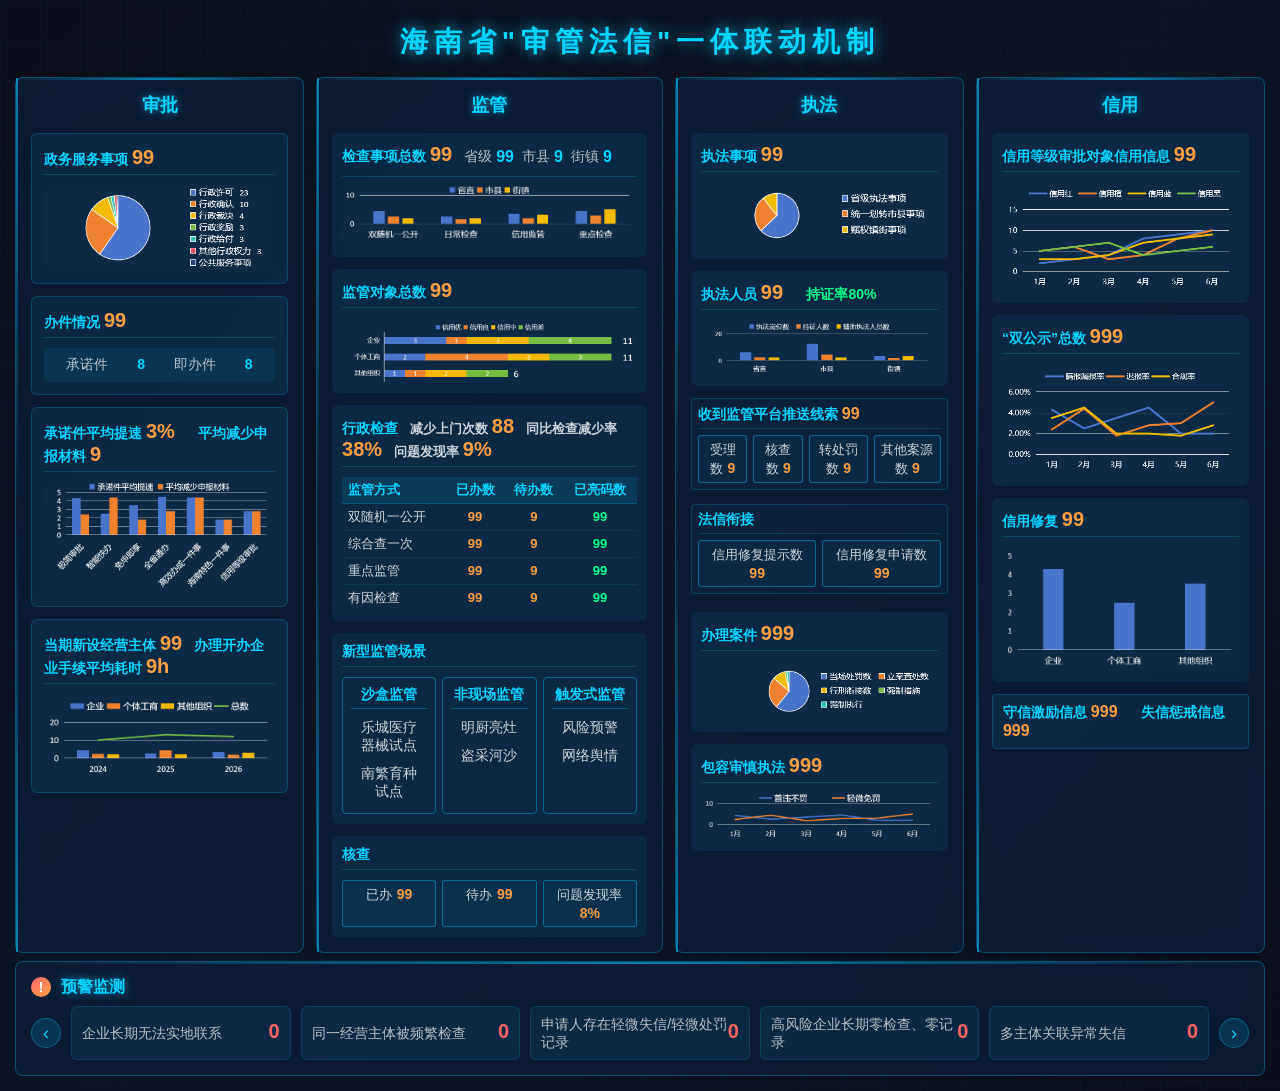
==== commit 51ab3b12: "Update index copy.html" ====
--- a/index copy.html
+++ b/index copy.html
@@ -599,10 +599,10 @@
                 <div class="approval-box">
                     <div class="approval-box-title">政务服务事项 <span style="font-size: 20px; font-weight: 700; color: #ff9f43;">99</span></div>
                     <img src="图表/审批-饼图.png" alt="审批饼图" class="chart-image">
-                    <div style="display: flex; justify-content: space-between; margin-top: 8px; padding-top: 8px; border-top: 1px solid rgba(0, 200, 255, 0.2);">
+                    <!-- <div style="display: flex; justify-content: space-between; margin-top: 8px; padding-top: 8px; border-top: 1px solid rgba(0, 200, 255, 0.2);">
                         <span style="font-size: 14px; color: rgba(255,255,255,0.7);">公共服务事项</span>
                         <span style="font-size: 14px; font-weight: 600; color: #00d4ff;">9</span>
-                    </div>
+                    </div> -->
                 </div>
 
                 <div class="approval-box">
@@ -830,14 +830,15 @@
                     <span style="font-size: 20px; font-weight: 700; color: #ff9f43;">99</span>
                 </div> -->
 
-                <div style="display: flex; justify-content: space-between; align-items: center; padding: 8px 10px; background: rgba(0, 200, 255, 0.08); border: 1px solid rgba(0, 200, 255, 0.2); border-radius: 4px; margin-bottom: 10px;">
-                    <span style="font-size: 14px; font-weight: 600; color: #00d4ff;">守信激励信息 <span style="font-size: 16px; font-weight: 700; color: #ff9f43;">999</span>&nbsp;&nbsp;&nbsp;&nbsp;&nbsp;&nbsp;失信惩戒信息 <span style="font-size: 16px; font-weight: 700; color: #ff9f43;">999</span></span>
-                </div>
-
                 <div class="credit-info-box">
                     <div class="approval-box-title">信用修复 <span style="font-size: 20px; font-weight: 700; color: #ff9f43;">99</span></div>
                     <img src="图表/信用-修复.png" alt="信用修复图表" class="chart-image">
                 </div>
+
+                <div style="display: flex; justify-content: space-between; align-items: center; padding: 8px 10px; background: rgba(0, 200, 255, 0.08); border: 1px solid rgba(0, 200, 255, 0.2); border-radius: 4px; margin-bottom: 10px;">
+                    <span style="font-size: 14px; font-weight: 600; color: #00d4ff;">守信激励信息 <span style="font-size: 16px; font-weight: 700; color: #ff9f43;">999</span>&nbsp;&nbsp;&nbsp;&nbsp;&nbsp;&nbsp;失信惩戒信息 <span style="font-size: 16px; font-weight: 700; color: #ff9f43;">999</span></span>
+                </div>
+
                 <!-- <div style="display: flex; justify-content: space-between; align-items: center; padding: 8px 10px; background: rgba(0, 200, 255, 0.08); border: 1px solid rgba(0, 200, 255, 0.2); border-radius: 4px; margin-bottom: 10px;">
                     <span style="font-size: 14px; font-weight: 600; color: #00d4ff;">三书同达</span>
                     <span style="font-size: 20px; font-weight: 700; color: #ff9f43;">99</span>
